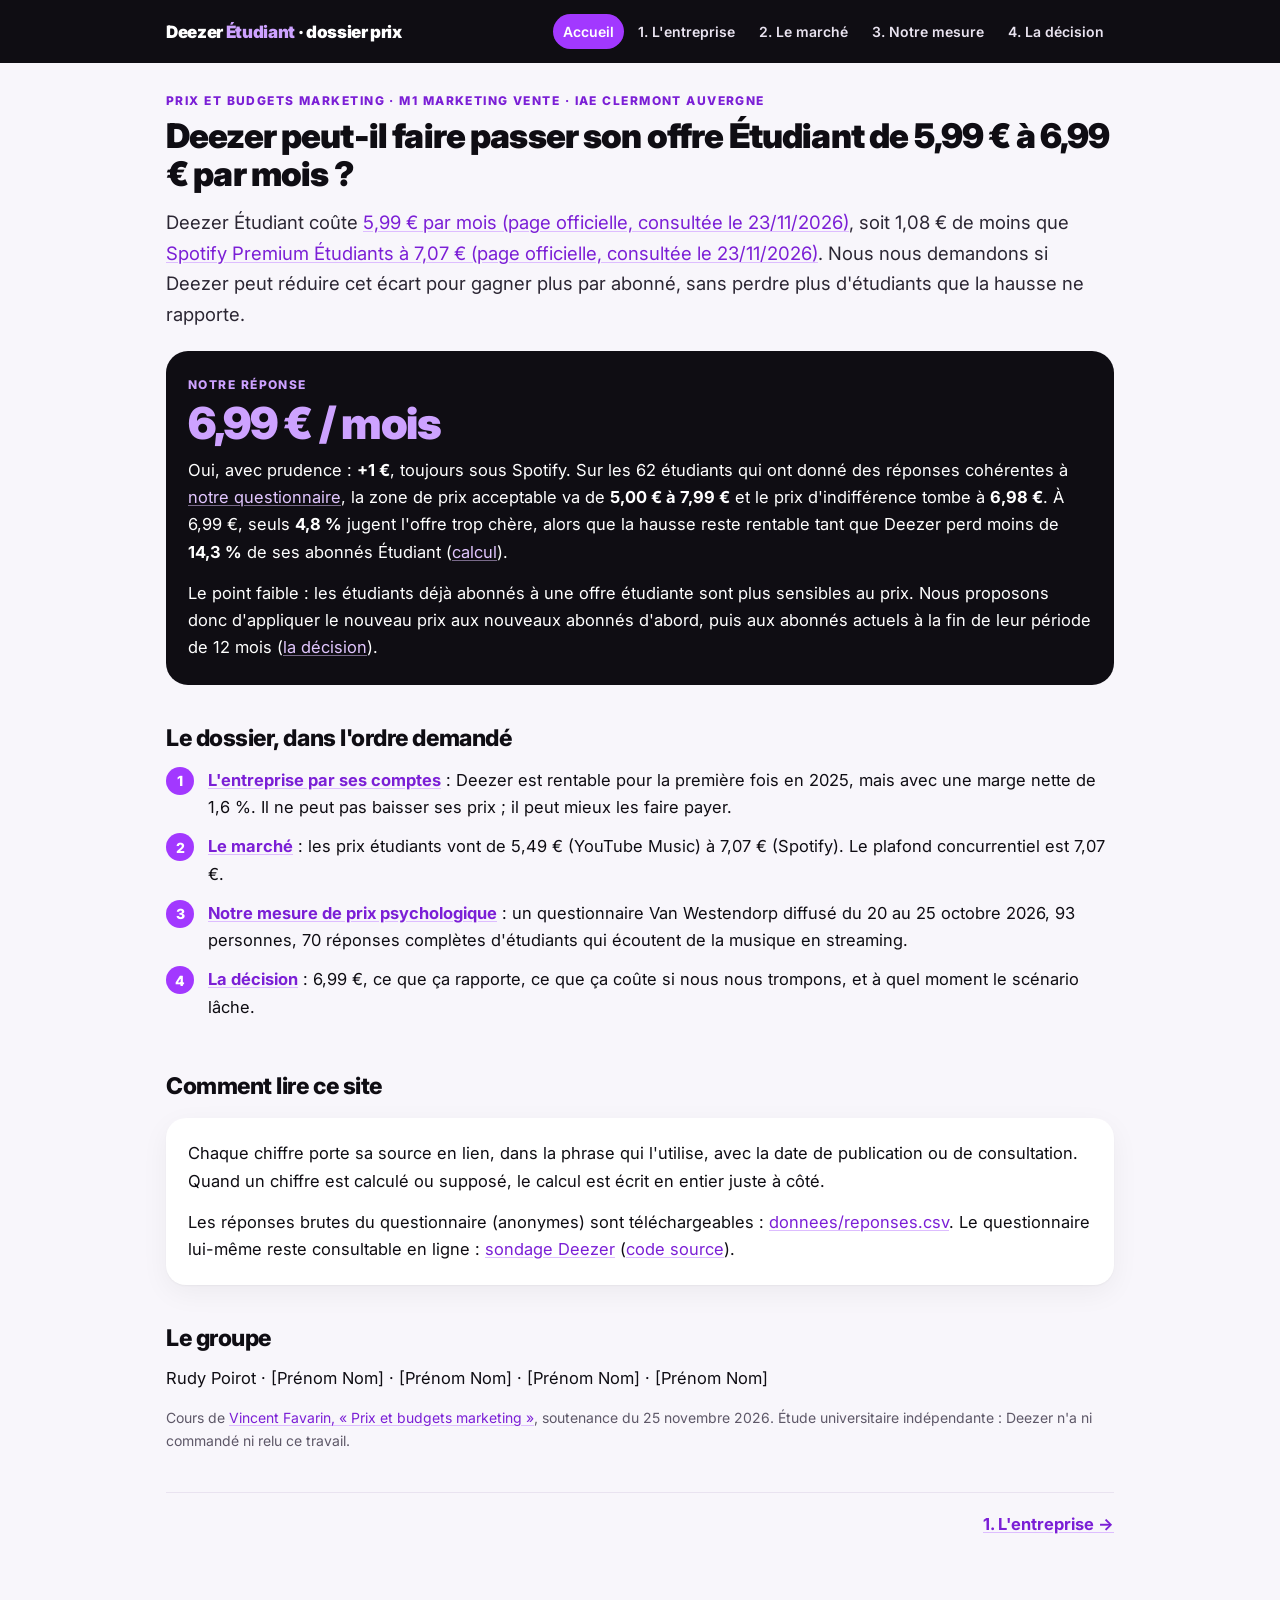
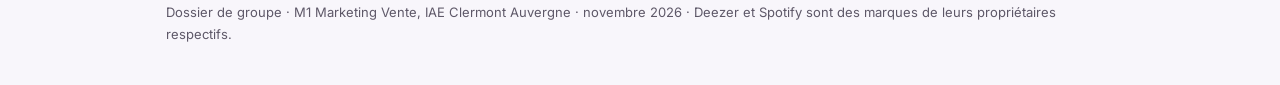
==== index.html @ 703c4421 "Site du dossier prix Deezer Etudiant" ====
<!doctype html>
<html lang="fr">
<head>
<meta charset="utf-8">
<meta name="viewport" content="width=device-width, initial-scale=1">
<title>Deezer Étudiant : peut-on passer à 6,99 € ? – Dossier prix</title>
<link rel="preconnect" href="https://fonts.googleapis.com"><link rel="preconnect" href="https://fonts.gstatic.com" crossorigin>
<link href="https://fonts.googleapis.com/css2?family=Inter:wght@400;600;700;800;900&display=swap" rel="stylesheet">
<link rel="stylesheet" href="style.css">
</head>
<body>
<header class="top"><div class="in">
  <a class="brand" href="index.html">Deezer <span>Étudiant</span> · dossier prix</a>
  <nav>
    <a href="index.html" aria-current="page">Accueil</a>
    <a href="entreprise.html">1. L'entreprise</a>
    <a href="marche.html">2. Le marché</a>
    <a href="mesure.html">3. Notre mesure</a>
    <a href="proposition.html">4. La décision</a>
  </nav>
</div></header>

<main>
  <p class="kicker">Prix et budgets marketing · M1 Marketing Vente · IAE Clermont Auvergne</p>
  <h1>Deezer peut-il faire passer son offre Étudiant de 5,99 € à 6,99 € par mois ?</h1>
  <p class="lead">Deezer Étudiant coûte <a href="https://www.deezer.com/fr/offers/student" target="_blank" rel="noopener">5,99 € par mois (page officielle, consultée le 23/11/2026)</a>, soit 1,08 € de moins que <a href="https://www.spotify.com/fr/premium/" target="_blank" rel="noopener">Spotify Premium Étudiants à 7,07 € (page officielle, consultée le 23/11/2026)</a>. Nous nous demandons si Deezer peut réduire cet écart pour gagner plus par abonné, sans perdre plus d'étudiants que la hausse ne rapporte.</p>

  <div class="answer">
    <p class="kicker" style="color:#CDA2FF">Notre réponse</p>
    <div class="big">6,99 € / mois</div>
    <p style="margin-top:12px">Oui, avec prudence : <strong>+1 €</strong>, toujours sous Spotify. Sur les 62 étudiants qui ont donné des réponses cohérentes à <a href="mesure.html">notre questionnaire</a>, la zone de prix acceptable va de <strong>5,00 € à 7,99 €</strong> et le prix d'indifférence tombe à <strong>6,98 €</strong>. À 6,99 €, seuls <strong>4,8 %</strong> jugent l'offre trop chère, alors que la hausse reste rentable tant que Deezer perd moins de <strong>14,3 %</strong> de ses abonnés Étudiant (<a href="proposition.html#seuil">calcul</a>).</p>
    <p style="margin:0">Le point faible : les étudiants déjà abonnés à une offre étudiante sont plus sensibles au prix. Nous proposons donc d'appliquer le nouveau prix aux nouveaux abonnés d'abord, puis aux abonnés actuels à la fin de leur période de 12 mois (<a href="proposition.html">la décision</a>).</p>
  </div>

  <h2>Le dossier, dans l'ordre demandé</h2>
  <ol class="steps">
    <li><a href="entreprise.html"><strong>L'entreprise par ses comptes</strong></a> : Deezer est rentable pour la première fois en 2025, mais avec une marge nette de 1,6 %. Il ne peut pas baisser ses prix ; il peut mieux les faire payer.</li>
    <li><a href="marche.html"><strong>Le marché</strong></a> : les prix étudiants vont de 5,49 € (YouTube Music) à 7,07 € (Spotify). Le plafond concurrentiel est 7,07 €.</li>
    <li><a href="mesure.html"><strong>Notre mesure de prix psychologique</strong></a> : un questionnaire Van Westendorp diffusé du 20 au 25 octobre 2026, 93 personnes, 70 réponses complètes d'étudiants qui écoutent de la musique en streaming.</li>
    <li><a href="proposition.html"><strong>La décision</strong></a> : 6,99 €, ce que ça rapporte, ce que ça coûte si nous nous trompons, et à quel moment le scénario lâche.</li>
  </ol>

  <h2>Comment lire ce site</h2>
  <div class="card">
    <p>Chaque chiffre porte sa source en lien, dans la phrase qui l'utilise, avec la date de publication ou de consultation. Quand un chiffre est calculé ou supposé, le calcul est écrit en entier juste à côté.</p>
    <p style="margin:0">Les réponses brutes du questionnaire (anonymes) sont téléchargeables : <a href="donnees/reponses.csv">donnees/reponses.csv</a>. Le questionnaire lui-même reste consultable en ligne : <a href="https://rudypoirottoire-creator.github.io/sondage-deezer/" target="_blank" rel="noopener">sondage Deezer</a> (<a href="https://github.com/rudypoirottoire-creator/sondage-deezer" target="_blank" rel="noopener">code source</a>).</p>
  </div>

  <h2>Le groupe</h2>
  <p>Rudy Poirot · [Prénom Nom] · [Prénom Nom] · [Prénom Nom] · [Prénom Nom]</p>
  <p class="note">Cours de <a href="https://prix.iae-mod.fr/" target="_blank" rel="noopener">Vincent Favarin, « Prix et budgets marketing »</a>, soutenance du 25 novembre 2026. Étude universitaire indépendante : Deezer n'a ni commandé ni relu ce travail.</p>

  <div class="next"><span></span><a href="entreprise.html">1. L'entreprise →</a></div>
</main>
<footer>Dossier de groupe · M1 Marketing Vente, IAE Clermont Auvergne · novembre 2026 · Deezer et Spotify sont des marques de leurs propriétaires respectifs.</footer>
</body>
</html>
---- style.css ----
/* Dossier « Prix et budgets marketing » – Deezer Étudiant */
:root{
  color-scheme: light;
  --purple:#A238FF; --purple-dark:#7B1FD6; --purple-soft:#F4EAFF; --purple-line:#DDBDFF;
  --ink:#0F0D13; --muted:#5E5868; --line:#E9E3F0; --bg:#F8F6FB; --card:#fff;
  --ok:#15803D; --ok-bg:#E9F7EE; --warn:#9A3412; --warn-bg:#FFF1E6;
}
*{box-sizing:border-box}
html{-webkit-text-size-adjust:100%}
body{margin:0;background:var(--bg);color:var(--ink);font:16.5px/1.65 "Inter",system-ui,-apple-system,"Segoe UI",Roboto,sans-serif;-webkit-font-smoothing:antialiased}
a{color:var(--purple-dark);text-decoration:underline;text-decoration-color:var(--purple-line);text-underline-offset:2px}
a:hover{text-decoration-color:var(--purple-dark)}
.top{background:var(--ink);color:#fff}
.top .in{max-width:980px;margin:0 auto;padding:14px 16px;display:flex;flex-wrap:wrap;gap:8px 20px;align-items:center;justify-content:space-between}
.brand{font-weight:900;letter-spacing:-.02em;color:#fff;text-decoration:none;font-size:17px}
.brand span{color:#CDA2FF}
nav{display:flex;flex-wrap:wrap;gap:4px}
nav a{color:#E9E3F0;text-decoration:none;font-size:14px;font-weight:600;padding:6px 10px;border-radius:999px}
nav a:hover{background:rgba(255,255,255,.1)}
nav a[aria-current]{background:var(--purple);color:#fff}
main{max-width:980px;margin:0 auto;padding:28px 16px 64px}
.kicker{font-size:12px;font-weight:800;letter-spacing:.12em;text-transform:uppercase;color:var(--purple-dark);margin:0 0 6px}
h1{font-size:34px;line-height:1.12;font-weight:900;letter-spacing:-.025em;margin:0 0 14px}
h2{font-size:23px;line-height:1.2;font-weight:800;letter-spacing:-.02em;margin:40px 0 12px}
h3{font-size:18px;font-weight:800;margin:26px 0 8px}
p{margin:0 0 14px}
.lead{font-size:18.5px;color:#2B2633}
.card{background:var(--card);border-radius:20px;padding:22px 22px;box-shadow:0 1px 2px rgba(15,13,19,.04),0 8px 28px rgba(15,13,19,.05);margin:18px 0}
.answer{background:var(--ink);color:#fff;border-radius:22px;padding:24px 22px;margin:22px 0}
.answer a{color:#E2C6FF;text-decoration-color:rgba(226,198,255,.5)}
.answer strong{color:#fff}
.big{font-size:44px;font-weight:900;letter-spacing:-.03em;line-height:1;color:#CDA2FF}
.kpis{display:grid;grid-template-columns:repeat(auto-fit,minmax(170px,1fr));gap:12px;margin:18px 0}
.kpi{background:var(--card);border-radius:16px;padding:16px;box-shadow:0 1px 2px rgba(15,13,19,.04)}
.kpi b{display:block;font-size:26px;font-weight:900;letter-spacing:-.02em;line-height:1.1}
.kpi span{font-size:13px;color:var(--muted)}
.table-wrap{overflow-x:auto;-webkit-overflow-scrolling:touch;margin:14px 0}
table{border-collapse:collapse;width:100%;background:var(--card);border-radius:14px;overflow:hidden;font-size:15px}
th,td{padding:10px 12px;border-bottom:1px solid var(--line);text-align:left;vertical-align:top}
th{background:#F2EDF8;font-weight:700;font-size:14px}
td.n,th.n{text-align:right;white-space:nowrap}
tr.hl td{background:var(--purple-soft);font-weight:700}
.note{font-size:14px;color:var(--muted)}
.calc{background:#F2EDF8;border-radius:14px;padding:14px 16px;font-size:15px;margin:12px 0}
.calc code{font-family:ui-monospace,SFMono-Regular,Menlo,monospace;font-size:14px}
.warn{background:var(--warn-bg);color:#5A1F06;border-radius:14px;padding:14px 16px;margin:14px 0}
.ok{background:var(--ok-bg);color:#0B4A23;border-radius:14px;padding:14px 16px;margin:14px 0}
figure{margin:18px 0;background:var(--card);border-radius:18px;padding:14px;box-shadow:0 1px 2px rgba(15,13,19,.04)}
figure img,figure svg{width:100%;height:auto;display:block}
figcaption{font-size:13.5px;color:var(--muted);margin-top:8px}
.steps{counter-reset:s;list-style:none;padding:0;margin:14px 0}
.steps li{counter-increment:s;position:relative;padding:0 0 12px 42px}
.steps li::before{content:counter(s);position:absolute;left:0;top:0;width:28px;height:28px;border-radius:50%;background:var(--purple);color:#fff;font-weight:800;font-size:14px;display:flex;align-items:center;justify-content:center}
.next{display:flex;justify-content:space-between;gap:12px;flex-wrap:wrap;margin-top:40px;padding-top:18px;border-top:1px solid var(--line);font-weight:700}
footer{max-width:980px;margin:0 auto;padding:0 16px 40px;font-size:13px;color:var(--muted)}
@media (max-width:600px){h1{font-size:28px}.big{font-size:36px}body{font-size:16px}}
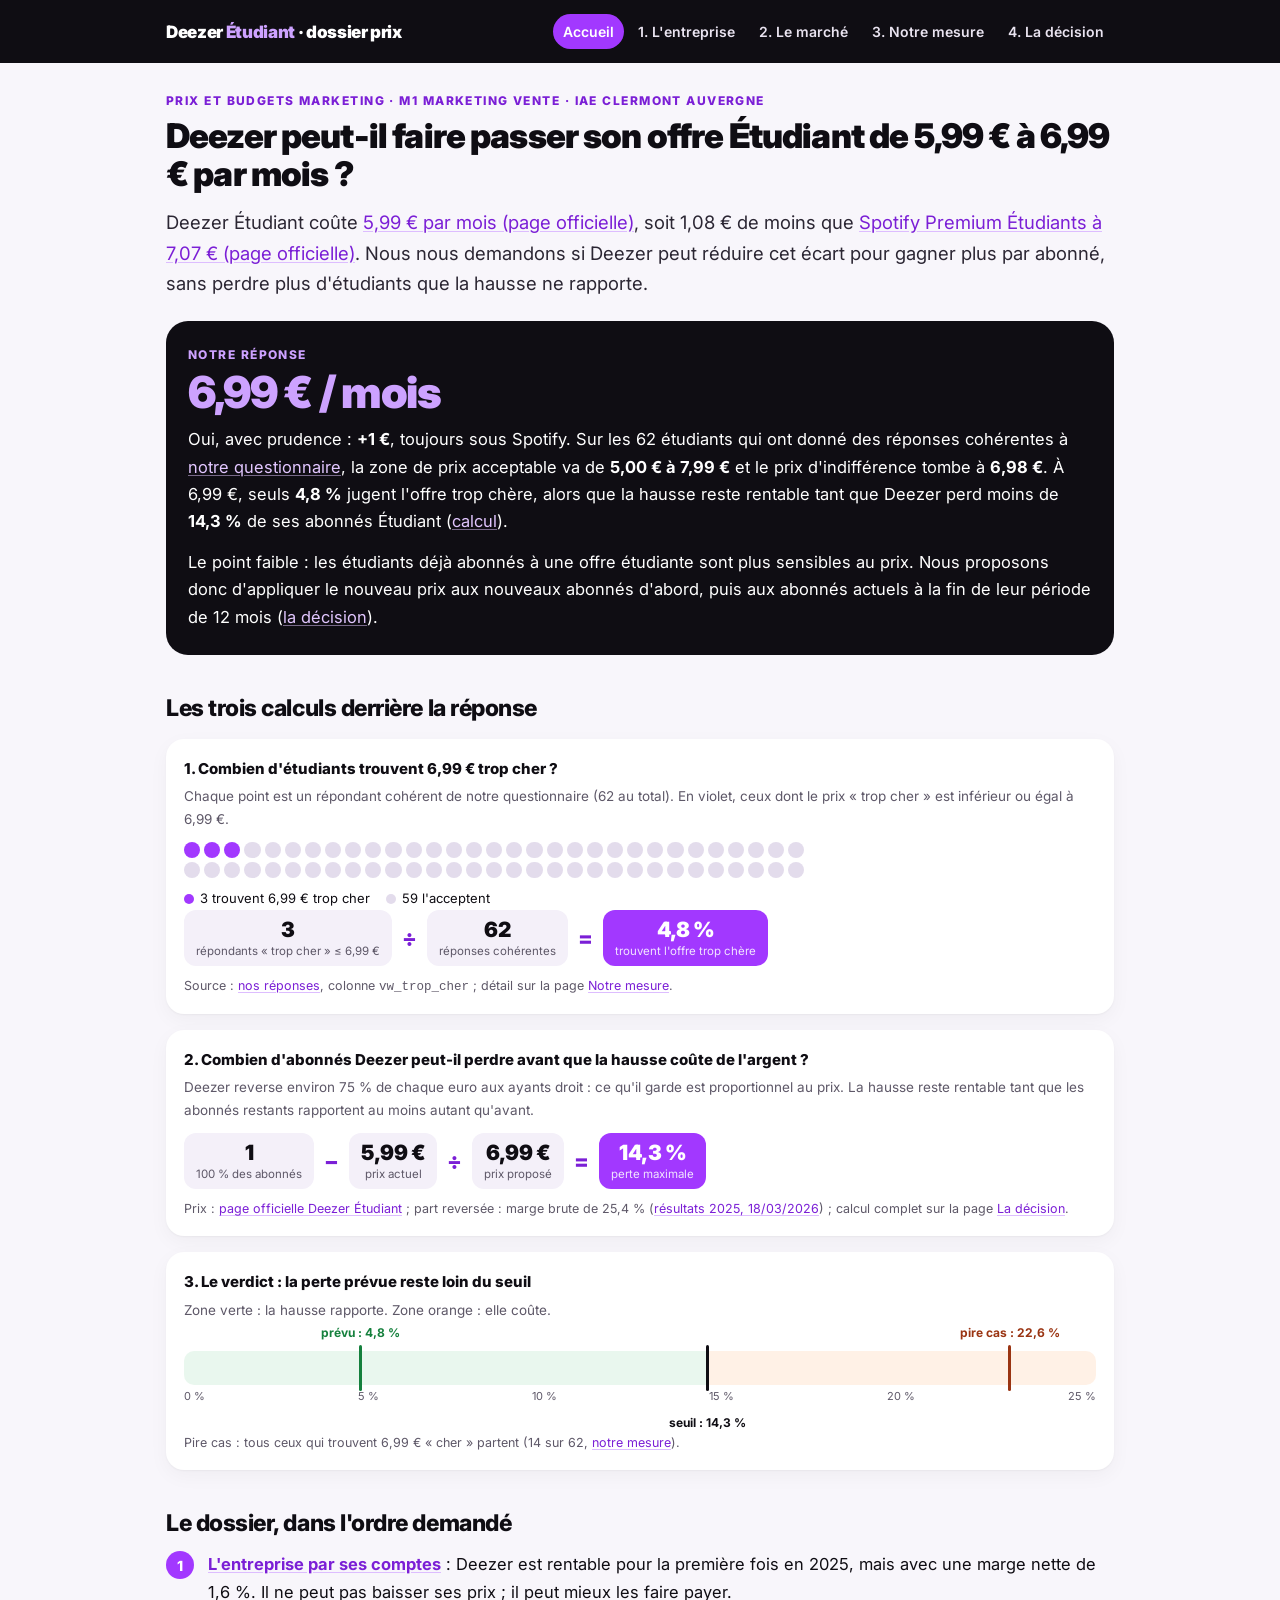
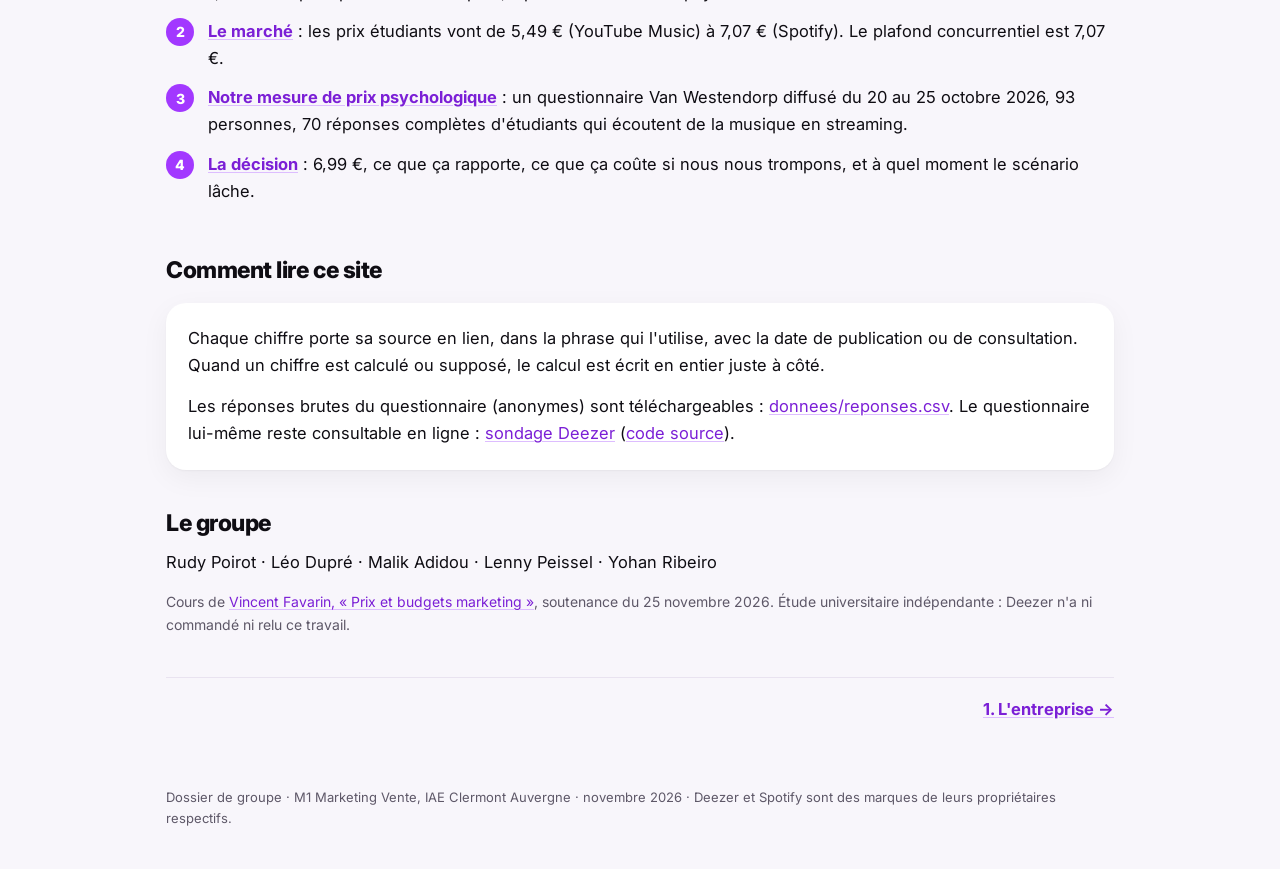
==== commit 4857c5f4: "Calculs visuels sur toutes les pages, noms du groupe" ====
--- a/index.html
+++ b/index.html
@@ -23,7 +23,7 @@
 <main>
   <p class="kicker">Prix et budgets marketing · M1 Marketing Vente · IAE Clermont Auvergne</p>
   <h1>Deezer peut-il faire passer son offre Étudiant de 5,99 € à 6,99 € par mois ?</h1>
-  <p class="lead">Deezer Étudiant coûte <a href="https://www.deezer.com/fr/offers/student" target="_blank" rel="noopener">5,99 € par mois (page officielle, consultée le 23/11/2026)</a>, soit 1,08 € de moins que <a href="https://www.spotify.com/fr/premium/" target="_blank" rel="noopener">Spotify Premium Étudiants à 7,07 € (page officielle, consultée le 23/11/2026)</a>. Nous nous demandons si Deezer peut réduire cet écart pour gagner plus par abonné, sans perdre plus d'étudiants que la hausse ne rapporte.</p>
+  <p class="lead">Deezer Étudiant coûte <a href="https://www.deezer.com/fr/offers/student" target="_blank" rel="noopener" title="Consultée le 23/11/2026">5,99 € par mois (page officielle)</a>, soit 1,08 € de moins que <a href="https://www.spotify.com/fr/premium/" target="_blank" rel="noopener" title="Consultée le 23/11/2026">Spotify Premium Étudiants à 7,07 € (page officielle)</a>. Nous nous demandons si Deezer peut réduire cet écart pour gagner plus par abonné, sans perdre plus d'étudiants que la hausse ne rapporte.</p>
 
   <div class="answer">
     <p class="kicker" style="color:#CDA2FF">Notre réponse</p>
@@ -31,6 +31,8 @@
     <p style="margin-top:12px">Oui, avec prudence : <strong>+1 €</strong>, toujours sous Spotify. Sur les 62 étudiants qui ont donné des réponses cohérentes à <a href="mesure.html">notre questionnaire</a>, la zone de prix acceptable va de <strong>5,00 € à 7,99 €</strong> et le prix d'indifférence tombe à <strong>6,98 €</strong>. À 6,99 €, seuls <strong>4,8 %</strong> jugent l'offre trop chère, alors que la hausse reste rentable tant que Deezer perd moins de <strong>14,3 %</strong> de ses abonnés Étudiant (<a href="proposition.html#seuil">calcul</a>).</p>
     <p style="margin:0">Le point faible : les étudiants déjà abonnés à une offre étudiante sont plus sensibles au prix. Nous proposons donc d'appliquer le nouveau prix aux nouveaux abonnés d'abord, puis aux abonnés actuels à la fin de leur période de 12 mois (<a href="proposition.html">la décision</a>).</p>
   </div>
+
+<h2>Les trois calculs derrière la réponse</h2><div class="viz"><h4>1. Combien d'étudiants trouvent 6,99 € trop cher ?</h4><p class="sub">Chaque point est un répondant cohérent de notre questionnaire (62 au total). En violet, ceux dont le prix « trop cher » est inférieur ou égal à 6,99 €.</p><div class="dots" aria-hidden="true"><i class="on"></i><i class="on"></i><i class="on"></i><i></i><i></i><i></i><i></i><i></i><i></i><i></i><i></i><i></i><i></i><i></i><i></i><i></i><i></i><i></i><i></i><i></i><i></i><i></i><i></i><i></i><i></i><i></i><i></i><i></i><i></i><i></i><i></i><i></i><i></i><i></i><i></i><i></i><i></i><i></i><i></i><i></i><i></i><i></i><i></i><i></i><i></i><i></i><i></i><i></i><i></i><i></i><i></i><i></i><i></i><i></i><i></i><i></i><i></i><i></i><i></i><i></i><i></i><i></i></div><div class="legend"><span class="l-on">3 trouvent 6,99 € trop cher</span><span class="l-off">59 l'acceptent</span></div><div class="formula"><div class="term"><b>3</b><span>répondants « trop cher » ≤ 6,99 €</span></div><span class="op">÷</span><div class="term"><b>62</b><span>réponses cohérentes</span></div><span class="op">=</span><div class="term res"><b>4,8 %</b><span>trouvent l'offre trop chère</span></div></div><p class="src">Source : <a href="donnees/reponses.csv">nos réponses</a>, colonne <code>vw_trop_cher</code> ; détail sur la page <a href="mesure.html">Notre mesure</a>.</p></div><div class="viz"><h4>2. Combien d'abonnés Deezer peut-il perdre avant que la hausse coûte de l'argent ?</h4><p class="sub">Deezer reverse environ 75 % de chaque euro aux ayants droit : ce qu'il garde est proportionnel au prix. La hausse reste rentable tant que les abonnés restants rapportent au moins autant qu'avant.</p><div class="formula"><div class="term"><b>1</b><span>100 % des abonnés</span></div><span class="op">−</span><div class="term"><b>5,99 €</b><span>prix actuel</span></div><span class="op">÷</span><div class="term"><b>6,99 €</b><span>prix proposé</span></div><span class="op">=</span><div class="term res"><b>14,3 %</b><span>perte maximale</span></div></div><p class="src">Prix : <a href="https://www.deezer.com/fr/offers/student" target="_blank" rel="noopener" title="Consultée le 23/11/2026">page officielle Deezer Étudiant</a> ; part reversée : marge brute de 25,4 % (<a href="https://newsroom-deezer.com/fr/2026/03/deezer-atteint-la-rentabilite-en-2025-la-strategie-produit-des-resultats-tangibles/" target="_blank" rel="noopener">résultats 2025, 18/03/2026</a>) ; calcul complet sur la page <a href="proposition.html#seuil">La décision</a>.</p></div><div class="viz"><h4>3. Le verdict : la perte prévue reste loin du seuil</h4><p class="sub">Zone verte : la hausse rapporte. Zone orange : elle coûte.</p><div class="gauge" style="--seuil:57.20%"><div class="mk g-ok g-top" style="left:19.20%"><em>prévu : 4,8 %</em></div><div class="mk  g-bot" style="left:57.20%"><em>seuil : 14,3 %</em></div><div class="mk g-bad g-top" style="left:90.40%"><em>pire cas : 22,6 %</em></div><div class="scale"><span>0 %</span><span>5 %</span><span>10 %</span><span>15 %</span><span>20 %</span><span>25 %</span></div></div><p class="src">Pire cas : tous ceux qui trouvent 6,99 € « cher » partent (14 sur 62, <a href="mesure.html">notre mesure</a>).</p></div>
 
   <h2>Le dossier, dans l'ordre demandé</h2>
   <ol class="steps">
@@ -47,7 +49,7 @@
   </div>
 
   <h2>Le groupe</h2>
-  <p>Rudy Poirot · [Prénom Nom] · [Prénom Nom] · [Prénom Nom] · [Prénom Nom]</p>
+  <p>Rudy Poirot · Léo Dupré · Malik Adidou · Lenny Peissel · Yohan Ribeiro</p>
   <p class="note">Cours de <a href="https://prix.iae-mod.fr/" target="_blank" rel="noopener">Vincent Favarin, « Prix et budgets marketing »</a>, soutenance du 25 novembre 2026. Étude universitaire indépendante : Deezer n'a ni commandé ni relu ce travail.</p>
 
   <div class="next"><span></span><a href="entreprise.html">1. L'entreprise →</a></div>
--- a/style.css
+++ b/style.css
@@ -54,3 +54,62 @@
 .next{display:flex;justify-content:space-between;gap:12px;flex-wrap:wrap;margin-top:40px;padding-top:18px;border-top:1px solid var(--line);font-weight:700}
 footer{max-width:980px;margin:0 auto;padding:0 16px 40px;font-size:13px;color:var(--muted)}
 @media (max-width:600px){h1{font-size:28px}.big{font-size:36px}body{font-size:16px}}
+
+/* ---------- Calculs visuels ---------- */
+.viz{background:var(--card);border-radius:18px;padding:18px 18px 16px;margin:16px 0;box-shadow:0 1px 2px rgba(15,13,19,.04),0 6px 20px rgba(15,13,19,.04)}
+.viz h4{margin:0 0 4px;font-size:15px;font-weight:800}
+.viz .sub{font-size:13.5px;color:var(--muted);margin:0 0 12px}
+.viz .src{font-size:12.5px;color:var(--muted);margin:10px 0 0}
+.answer .viz{background:rgba(255,255,255,.06);box-shadow:none;color:#fff}
+.answer .viz .sub,.answer .viz .src{color:#CFC6DA}
+/* formule en cases */
+.formula{display:flex;flex-wrap:wrap;align-items:stretch;gap:8px}
+.term{background:#F4F0F9;border-radius:12px;padding:8px 12px;min-width:84px;text-align:center;display:flex;flex-direction:column;justify-content:center}
+.term b{font-size:21px;font-weight:900;letter-spacing:-.02em;line-height:1.15;white-space:nowrap}
+.term span{font-size:11.5px;color:var(--muted);line-height:1.25;margin-top:2px}
+.term.res{background:var(--purple);color:#fff}
+.term.res span{color:#F1E4FF}
+.op{display:flex;align-items:center;font-size:22px;font-weight:800;color:var(--purple-dark);padding:0 2px}
+.answer .term{background:rgba(255,255,255,.1)}
+.answer .term span{color:#CFC6DA}
+.answer .term.res{background:var(--purple)}
+.answer .op{color:#CDA2FF}
+/* points : 1 point = 1 répondant */
+.dots{display:grid;grid-template-columns:repeat(31,1fr);gap:4px;max-width:620px}
+.dots i{display:block;aspect-ratio:1;border-radius:50%;background:#E3DCEC}
+.dots i.on{background:var(--purple)}
+.dots i.on2{background:#F29A3D}
+.answer .dots i{background:rgba(255,255,255,.18)}
+.answer .dots i.on{background:#CDA2FF}
+.legend{display:flex;flex-wrap:wrap;gap:6px 16px;font-size:13px;margin-top:10px}
+.legend span::before{content:"";display:inline-block;width:10px;height:10px;border-radius:50%;margin-right:6px;vertical-align:-1px;background:#E3DCEC}
+.legend .l-on::before{background:var(--purple)}
+.legend .l-on2::before{background:#F29A3D}
+.answer .legend .l-on::before{background:#CDA2FF}
+.answer .legend .l-off::before{background:rgba(255,255,255,.25)}
+/* jauge : mesuré vs seuil */
+.gauge{position:relative;height:34px;border-radius:10px;background:linear-gradient(90deg,var(--ok-bg) 0,var(--ok-bg) var(--seuil),var(--warn-bg) var(--seuil),var(--warn-bg) 100%);margin:30px 0 48px}
+.gauge .mk{position:absolute;top:-6px;bottom:-6px;width:3px;border-radius:2px;background:var(--ink)}
+.gauge .mk em{position:absolute;left:50%;transform:translateX(-50%);white-space:nowrap;font-style:normal;font-size:12px;font-weight:700}
+.gauge .mk.g-top em{bottom:calc(100% + 2px)}
+.gauge .mk.g-bot em{top:calc(100% + 22px)}
+.gauge .mk.g-ok{background:var(--ok)} .gauge .mk.g-ok em{color:var(--ok)}
+.gauge .mk.g-bad{background:var(--warn)} .gauge .mk.g-bad em{color:var(--warn)}
+.gauge .scale{position:absolute;left:0;right:0;bottom:-20px;display:flex;justify-content:space-between;font-size:11px;color:var(--muted)}
+.answer .gauge{background:linear-gradient(90deg,rgba(34,197,94,.25) 0,rgba(34,197,94,.25) var(--seuil),rgba(249,115,22,.25) var(--seuil),rgba(249,115,22,.25) 100%)}
+.answer .gauge .mk{background:#fff} .answer .gauge .mk em{color:#fff}
+.answer .gauge .mk.g-ok{background:#4ADE80} .answer .gauge .mk.g-ok em{color:#86EFAC}
+.answer .gauge .mk.g-bad{background:#FB923C} .answer .gauge .mk.g-bad em{color:#FDBA74}
+.answer .gauge .scale{color:#CFC6DA}
+/* entonnoir */
+.funnel{display:grid;gap:6px}
+.funnel div{display:flex;align-items:center;gap:10px;font-size:14px}
+.funnel b{display:inline-flex;align-items:center;justify-content:flex-end;padding:0 10px;height:30px;border-radius:8px;background:var(--purple);color:#fff;font-weight:800;min-width:44px}
+.funnel .minus{color:var(--muted);font-size:13px}
+/* barres horizontales */
+.hbars{display:grid;gap:8px}
+.hbar{display:grid;grid-template-columns:minmax(120px,190px) 1fr 52px;align-items:center;gap:10px;font-size:14px}
+.hbar .track{height:14px;border-radius:7px;background:#EEE8F5;overflow:hidden}
+.hbar .track i{display:block;height:100%;background:var(--purple);border-radius:7px}
+.hbar .v{text-align:right;font-weight:700}
+@media (max-width:600px){.dots{grid-template-columns:repeat(16,1fr)}.term b{font-size:18px}.term{min-width:70px}.hbar{grid-template-columns:110px 1fr 46px}}
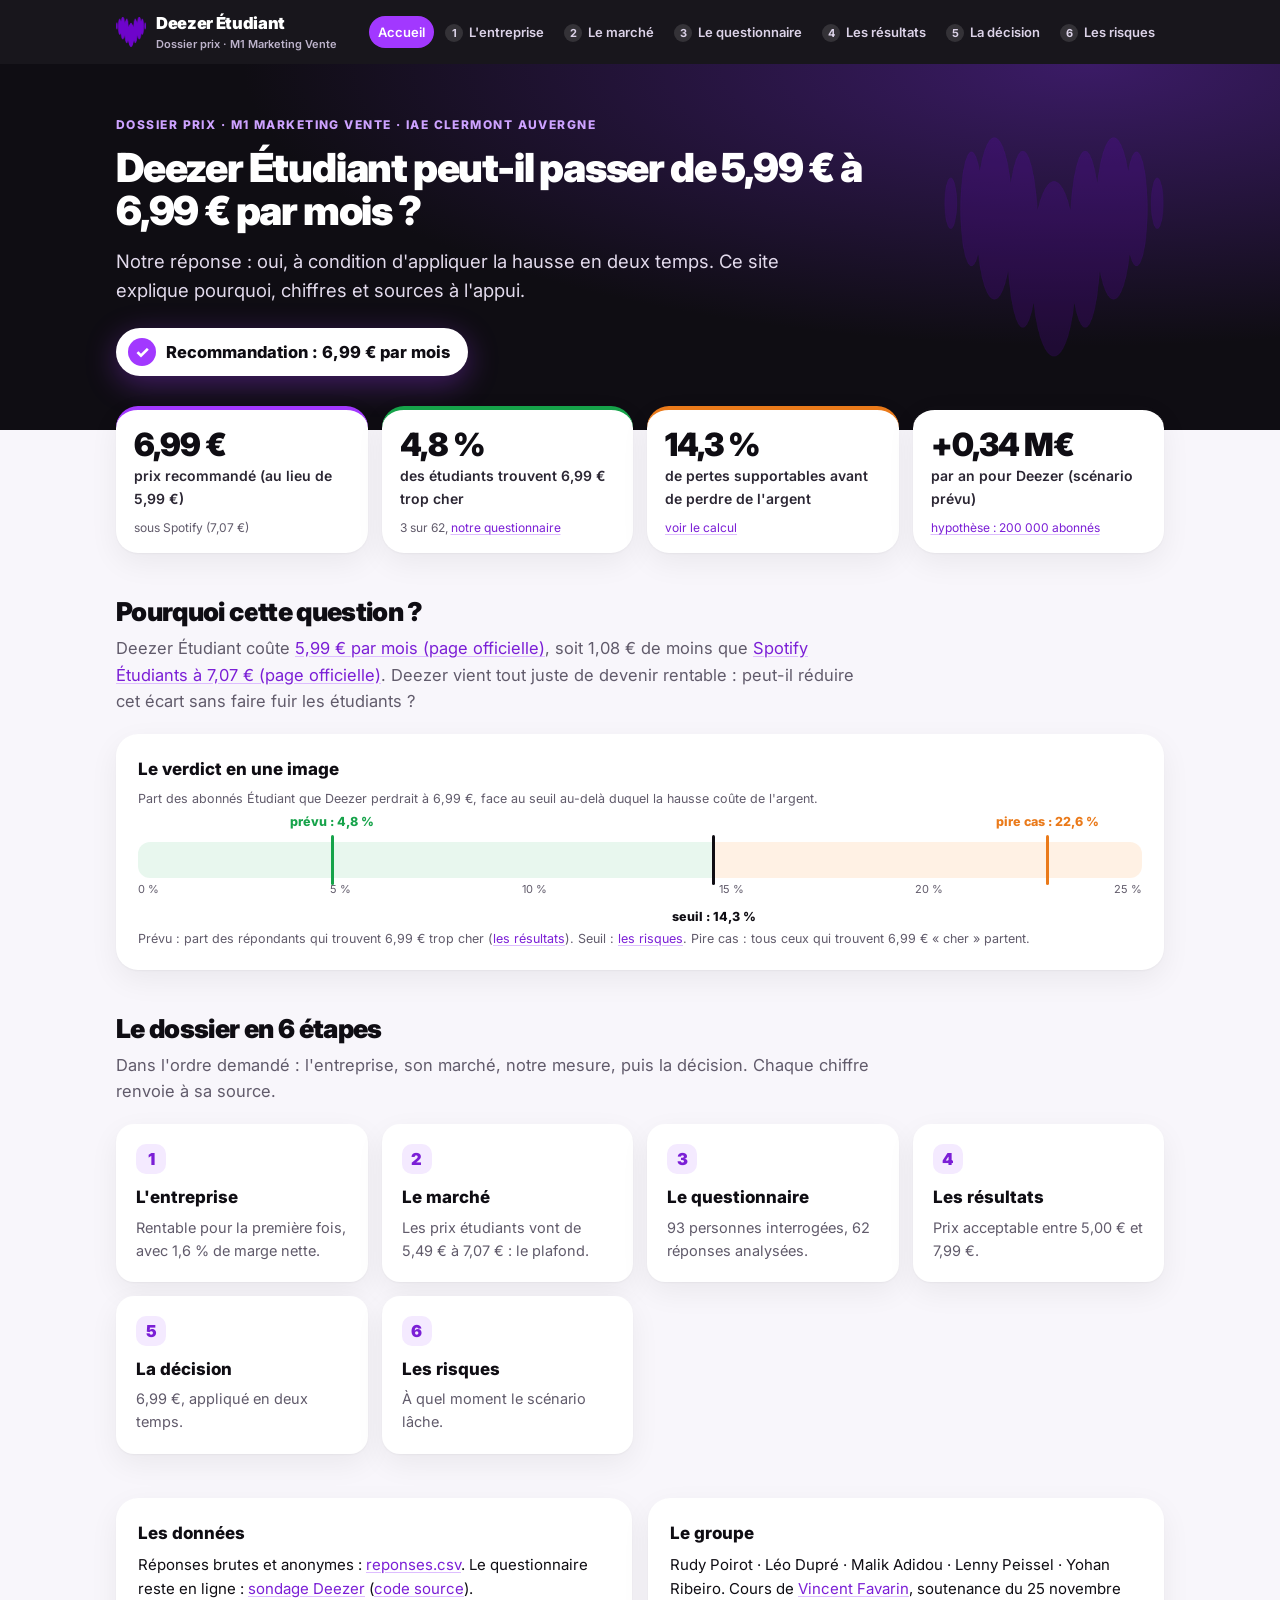
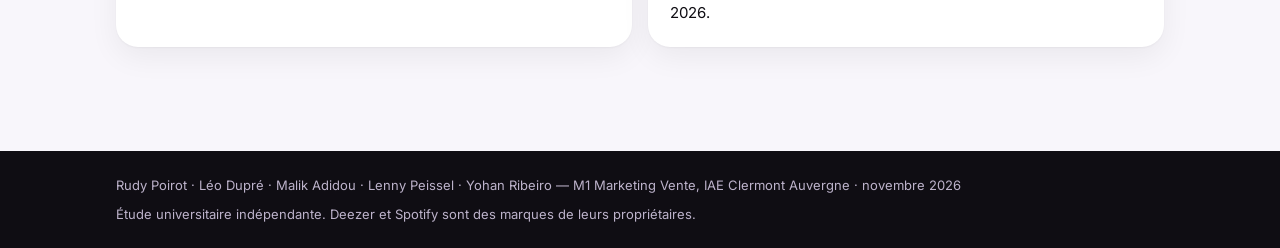
==== commit fc9b047f: "Refonte : 7 pages plus digestes, visuels, logo" ====
--- a/index.html
+++ b/index.html
@@ -4,56 +4,56 @@
 <meta charset="utf-8">
 <meta name="viewport" content="width=device-width, initial-scale=1">
 <title>Deezer Étudiant : peut-on passer à 6,99 € ? – Dossier prix</title>
+<link rel="icon" href="img/deezer-coeur.png">
 <link rel="preconnect" href="https://fonts.googleapis.com"><link rel="preconnect" href="https://fonts.gstatic.com" crossorigin>
 <link href="https://fonts.googleapis.com/css2?family=Inter:wght@400;600;700;800;900&display=swap" rel="stylesheet">
 <link rel="stylesheet" href="style.css">
 </head>
 <body>
 <header class="top"><div class="in">
-  <a class="brand" href="index.html">Deezer <span>Étudiant</span> · dossier prix</a>
-  <nav>
-    <a href="index.html" aria-current="page">Accueil</a>
-    <a href="entreprise.html">1. L'entreprise</a>
-    <a href="marche.html">2. Le marché</a>
-    <a href="mesure.html">3. Notre mesure</a>
-    <a href="proposition.html">4. La décision</a>
-  </nav>
+  <a class="brand" href="index.html"><img src="img/deezer-coeur.png" alt=""><span>Deezer Étudiant<small>Dossier prix · M1 Marketing Vente</small></span></a>
+  <nav aria-label="Pages du dossier"><a href="index.html" aria-current="page">Accueil</a><a href="entreprise.html"><b>1</b>L'entreprise</a><a href="marche.html"><b>2</b>Le marché</a><a href="questionnaire.html"><b>3</b>Le questionnaire</a><a href="resultats.html"><b>4</b>Les résultats</a><a href="decision.html"><b>5</b>La décision</a><a href="risques.html"><b>6</b>Les risques</a></nav>
 </div></header>
+<div class="hero"><div class="in">
+  <img class="heart" src="img/deezer-coeur.png" alt="">
+  <p class="eyebrow">Dossier prix · M1 Marketing Vente · IAE Clermont Auvergne</p>
+  <h1>Deezer Étudiant peut-il passer de 5,99 € à 6,99 € par mois ?</h1>
+  <p class="lead">Notre réponse : oui, à condition d'appliquer la hausse en deux temps. Ce site explique pourquoi, chiffres et sources à l'appui.</p>
+  <span class="pill"><i>✓</i>Recommandation : 6,99 € par mois</span>
+</div></div>
+<main>
+<div class="stats"><div class="stat "><div class="v ">6,99 €</div><div class="l">prix recommandé (au lieu de 5,99 €)</div><div class="s">sous Spotify (7,07 €)</div></div><div class="stat g"><div class="v ">4,8 %</div><div class="l">des étudiants trouvent 6,99 € trop cher</div><div class="s">3 sur 62, <a href="donnees/reponses.csv">notre questionnaire</a></div></div><div class="stat o"><div class="v ">14,3 %</div><div class="l">de pertes supportables avant de perdre de l'argent</div><div class="s"><a href="risques.html">voir le calcul</a></div></div><div class="stat k"><div class="v ">+0,34 M€</div><div class="l">par an pour Deezer (scénario prévu)</div><div class="s"><a href="risques.html">hypothèse : 200 000 abonnés</a></div></div></div>
 
-<main>
-  <p class="kicker">Prix et budgets marketing · M1 Marketing Vente · IAE Clermont Auvergne</p>
-  <h1>Deezer peut-il faire passer son offre Étudiant de 5,99 € à 6,99 € par mois ?</h1>
-  <p class="lead">Deezer Étudiant coûte <a href="https://www.deezer.com/fr/offers/student" target="_blank" rel="noopener" title="Consultée le 23/11/2026">5,99 € par mois (page officielle)</a>, soit 1,08 € de moins que <a href="https://www.spotify.com/fr/premium/" target="_blank" rel="noopener" title="Consultée le 23/11/2026">Spotify Premium Étudiants à 7,07 € (page officielle)</a>. Nous nous demandons si Deezer peut réduire cet écart pour gagner plus par abonné, sans perdre plus d'étudiants que la hausse ne rapporte.</p>
+<section>
+  <h2>Pourquoi cette question ?</h2>
+  <p class="intro">Deezer Étudiant coûte <a href="https://www.deezer.com/fr/offers/student" target="_blank" rel="noopener" title="Consultée le 23/11/2026">5,99 € par mois (page officielle)</a>, soit 1,08 € de moins que <a href="https://www.spotify.com/fr/premium/" target="_blank" rel="noopener" title="Consultée le 23/11/2026">Spotify Étudiants à 7,07 € (page officielle)</a>. Deezer vient tout juste de devenir rentable : peut-il réduire cet écart sans faire fuir les étudiants ?</p>
+  <div class="card">
+    <h3>Le verdict en une image</h3>
+    <p class="src" style="margin:0 0 4px">Part des abonnés Étudiant que Deezer perdrait à 6,99 €, face au seuil au-delà duquel la hausse coûte de l'argent.</p>
+    <div class="gauge" style="--seuil:57.20%"><div class="mk g-ok g-top" style="left:19.20%"><em>prévu : 4,8 %</em></div><div class="mk  g-bot" style="left:57.20%"><em>seuil : 14,3 %</em></div><div class="mk g-bad g-top" style="left:90.40%"><em>pire cas : 22,6 %</em></div><div class="scale"><span>0 %</span><span>5 %</span><span>10 %</span><span>15 %</span><span>20 %</span><span>25 %</span></div></div>
+    <p class="src">Prévu : part des répondants qui trouvent 6,99 € trop cher (<a href="resultats.html">les résultats</a>). Seuil : <a href="risques.html">les risques</a>. Pire cas : tous ceux qui trouvent 6,99 € « cher » partent.</p>
+  </div>
+</section>
+<section>
+  <h2>Le dossier en 6 étapes</h2>
+  <p class="intro">Dans l'ordre demandé : l'entreprise, son marché, notre mesure, puis la décision. Chaque chiffre renvoie à sa source.</p>
+  <div class="path">
+    <a href="entreprise.html"><span class="n">1</span><h3>L'entreprise</h3><p>Rentable pour la première fois, avec 1,6 % de marge nette.</p></a>
+    <a href="marche.html"><span class="n">2</span><h3>Le marché</h3><p>Les prix étudiants vont de 5,49 € à 7,07 € : le plafond.</p></a>
+    <a href="questionnaire.html"><span class="n">3</span><h3>Le questionnaire</h3><p>93 personnes interrogées, 62 réponses analysées.</p></a>
+    <a href="resultats.html"><span class="n">4</span><h3>Les résultats</h3><p>Prix acceptable entre 5,00 € et 7,99 €.</p></a>
+    <a href="decision.html"><span class="n">5</span><h3>La décision</h3><p>6,99 €, appliqué en deux temps.</p></a>
+    <a href="risques.html"><span class="n">6</span><h3>Les risques</h3><p>À quel moment le scénario lâche.</p></a>
+  </div>
+</section>
+<section>
+  <div class="grid2">
+    <div class="card"><h3>Les données</h3><p style="margin:0;font-size:15px">Réponses brutes et anonymes : <a href="donnees/reponses.csv">reponses.csv</a>. Le questionnaire reste en ligne : <a href="https://rudypoirottoire-creator.github.io/sondage-deezer/" target="_blank" rel="noopener">sondage Deezer</a> (<a href="https://github.com/rudypoirottoire-creator/sondage-deezer" target="_blank" rel="noopener">code source</a>).</p></div>
+    <div class="card"><h3>Le groupe</h3><p style="margin:0;font-size:15px">Rudy Poirot · Léo Dupré · Malik Adidou · Lenny Peissel · Yohan Ribeiro. Cours de <a href="https://prix.iae-mod.fr/" target="_blank" rel="noopener">Vincent Favarin</a>, soutenance du 25 novembre 2026.</p></div>
+  </div>
+</section>
 
-  <div class="answer">
-    <p class="kicker" style="color:#CDA2FF">Notre réponse</p>
-    <div class="big">6,99 € / mois</div>
-    <p style="margin-top:12px">Oui, avec prudence : <strong>+1 €</strong>, toujours sous Spotify. Sur les 62 étudiants qui ont donné des réponses cohérentes à <a href="mesure.html">notre questionnaire</a>, la zone de prix acceptable va de <strong>5,00 € à 7,99 €</strong> et le prix d'indifférence tombe à <strong>6,98 €</strong>. À 6,99 €, seuls <strong>4,8 %</strong> jugent l'offre trop chère, alors que la hausse reste rentable tant que Deezer perd moins de <strong>14,3 %</strong> de ses abonnés Étudiant (<a href="proposition.html#seuil">calcul</a>).</p>
-    <p style="margin:0">Le point faible : les étudiants déjà abonnés à une offre étudiante sont plus sensibles au prix. Nous proposons donc d'appliquer le nouveau prix aux nouveaux abonnés d'abord, puis aux abonnés actuels à la fin de leur période de 12 mois (<a href="proposition.html">la décision</a>).</p>
-  </div>
-
-<h2>Les trois calculs derrière la réponse</h2><div class="viz"><h4>1. Combien d'étudiants trouvent 6,99 € trop cher ?</h4><p class="sub">Chaque point est un répondant cohérent de notre questionnaire (62 au total). En violet, ceux dont le prix « trop cher » est inférieur ou égal à 6,99 €.</p><div class="dots" aria-hidden="true"><i class="on"></i><i class="on"></i><i class="on"></i><i></i><i></i><i></i><i></i><i></i><i></i><i></i><i></i><i></i><i></i><i></i><i></i><i></i><i></i><i></i><i></i><i></i><i></i><i></i><i></i><i></i><i></i><i></i><i></i><i></i><i></i><i></i><i></i><i></i><i></i><i></i><i></i><i></i><i></i><i></i><i></i><i></i><i></i><i></i><i></i><i></i><i></i><i></i><i></i><i></i><i></i><i></i><i></i><i></i><i></i><i></i><i></i><i></i><i></i><i></i><i></i><i></i><i></i><i></i></div><div class="legend"><span class="l-on">3 trouvent 6,99 € trop cher</span><span class="l-off">59 l'acceptent</span></div><div class="formula"><div class="term"><b>3</b><span>répondants « trop cher » ≤ 6,99 €</span></div><span class="op">÷</span><div class="term"><b>62</b><span>réponses cohérentes</span></div><span class="op">=</span><div class="term res"><b>4,8 %</b><span>trouvent l'offre trop chère</span></div></div><p class="src">Source : <a href="donnees/reponses.csv">nos réponses</a>, colonne <code>vw_trop_cher</code> ; détail sur la page <a href="mesure.html">Notre mesure</a>.</p></div><div class="viz"><h4>2. Combien d'abonnés Deezer peut-il perdre avant que la hausse coûte de l'argent ?</h4><p class="sub">Deezer reverse environ 75 % de chaque euro aux ayants droit : ce qu'il garde est proportionnel au prix. La hausse reste rentable tant que les abonnés restants rapportent au moins autant qu'avant.</p><div class="formula"><div class="term"><b>1</b><span>100 % des abonnés</span></div><span class="op">−</span><div class="term"><b>5,99 €</b><span>prix actuel</span></div><span class="op">÷</span><div class="term"><b>6,99 €</b><span>prix proposé</span></div><span class="op">=</span><div class="term res"><b>14,3 %</b><span>perte maximale</span></div></div><p class="src">Prix : <a href="https://www.deezer.com/fr/offers/student" target="_blank" rel="noopener" title="Consultée le 23/11/2026">page officielle Deezer Étudiant</a> ; part reversée : marge brute de 25,4 % (<a href="https://newsroom-deezer.com/fr/2026/03/deezer-atteint-la-rentabilite-en-2025-la-strategie-produit-des-resultats-tangibles/" target="_blank" rel="noopener">résultats 2025, 18/03/2026</a>) ; calcul complet sur la page <a href="proposition.html#seuil">La décision</a>.</p></div><div class="viz"><h4>3. Le verdict : la perte prévue reste loin du seuil</h4><p class="sub">Zone verte : la hausse rapporte. Zone orange : elle coûte.</p><div class="gauge" style="--seuil:57.20%"><div class="mk g-ok g-top" style="left:19.20%"><em>prévu : 4,8 %</em></div><div class="mk  g-bot" style="left:57.20%"><em>seuil : 14,3 %</em></div><div class="mk g-bad g-top" style="left:90.40%"><em>pire cas : 22,6 %</em></div><div class="scale"><span>0 %</span><span>5 %</span><span>10 %</span><span>15 %</span><span>20 %</span><span>25 %</span></div></div><p class="src">Pire cas : tous ceux qui trouvent 6,99 € « cher » partent (14 sur 62, <a href="mesure.html">notre mesure</a>).</p></div>
-
-  <h2>Le dossier, dans l'ordre demandé</h2>
-  <ol class="steps">
-    <li><a href="entreprise.html"><strong>L'entreprise par ses comptes</strong></a> : Deezer est rentable pour la première fois en 2025, mais avec une marge nette de 1,6 %. Il ne peut pas baisser ses prix ; il peut mieux les faire payer.</li>
-    <li><a href="marche.html"><strong>Le marché</strong></a> : les prix étudiants vont de 5,49 € (YouTube Music) à 7,07 € (Spotify). Le plafond concurrentiel est 7,07 €.</li>
-    <li><a href="mesure.html"><strong>Notre mesure de prix psychologique</strong></a> : un questionnaire Van Westendorp diffusé du 20 au 25 octobre 2026, 93 personnes, 70 réponses complètes d'étudiants qui écoutent de la musique en streaming.</li>
-    <li><a href="proposition.html"><strong>La décision</strong></a> : 6,99 €, ce que ça rapporte, ce que ça coûte si nous nous trompons, et à quel moment le scénario lâche.</li>
-  </ol>
-
-  <h2>Comment lire ce site</h2>
-  <div class="card">
-    <p>Chaque chiffre porte sa source en lien, dans la phrase qui l'utilise, avec la date de publication ou de consultation. Quand un chiffre est calculé ou supposé, le calcul est écrit en entier juste à côté.</p>
-    <p style="margin:0">Les réponses brutes du questionnaire (anonymes) sont téléchargeables : <a href="donnees/reponses.csv">donnees/reponses.csv</a>. Le questionnaire lui-même reste consultable en ligne : <a href="https://rudypoirottoire-creator.github.io/sondage-deezer/" target="_blank" rel="noopener">sondage Deezer</a> (<a href="https://github.com/rudypoirottoire-creator/sondage-deezer" target="_blank" rel="noopener">code source</a>).</p>
-  </div>
-
-  <h2>Le groupe</h2>
-  <p>Rudy Poirot · Léo Dupré · Malik Adidou · Lenny Peissel · Yohan Ribeiro</p>
-  <p class="note">Cours de <a href="https://prix.iae-mod.fr/" target="_blank" rel="noopener">Vincent Favarin, « Prix et budgets marketing »</a>, soutenance du 25 novembre 2026. Étude universitaire indépendante : Deezer n'a ni commandé ni relu ce travail.</p>
-
-  <div class="next"><span></span><a href="entreprise.html">1. L'entreprise →</a></div>
 </main>
-<footer>Dossier de groupe · M1 Marketing Vente, IAE Clermont Auvergne · novembre 2026 · Deezer et Spotify sont des marques de leurs propriétaires respectifs.</footer>
+<footer><div class="in"><span>Rudy Poirot · Léo Dupré · Malik Adidou · Lenny Peissel · Yohan Ribeiro — M1 Marketing Vente, IAE Clermont Auvergne · novembre 2026</span><span>Étude universitaire indépendante. Deezer et Spotify sont des marques de leurs propriétaires.</span></div></footer>
 </body>
 </html>
--- a/style.css
+++ b/style.css
@@ -1,115 +1,203 @@
-/* Dossier « Prix et budgets marketing » – Deezer Étudiant */
+/* Dossier « Prix et budgets marketing » – Deezer Étudiant
+   Palette inspirée de l'identité Deezer : violet, noir, blanc */
 :root{
   color-scheme: light;
   --purple:#A238FF; --purple-dark:#7B1FD6; --purple-soft:#F4EAFF; --purple-line:#DDBDFF;
-  --ink:#0F0D13; --muted:#5E5868; --line:#E9E3F0; --bg:#F8F6FB; --card:#fff;
-  --ok:#15803D; --ok-bg:#E9F7EE; --warn:#9A3412; --warn-bg:#FFF1E6;
+  --ink:#0F0D13; --ink-2:#2B2633; --muted:#615B6B; --line:#ECE6F2; --bg:#F8F6FB; --card:#fff;
+  --green:#16A34A; --green-soft:#E8F7EE; --orange:#EA7A1A; --orange-soft:#FFF1E4; --blue:#2563EB; --blue-soft:#EAF1FF;
+  --r:22px; --shadow:0 1px 2px rgba(15,13,19,.04),0 10px 30px rgba(15,13,19,.06);
 }
 *{box-sizing:border-box}
-html{-webkit-text-size-adjust:100%}
-body{margin:0;background:var(--bg);color:var(--ink);font:16.5px/1.65 "Inter",system-ui,-apple-system,"Segoe UI",Roboto,sans-serif;-webkit-font-smoothing:antialiased}
+html{-webkit-text-size-adjust:100%;scroll-behavior:smooth}
+body{margin:0;background:var(--bg);color:var(--ink);font:16.5px/1.6 "Inter",system-ui,-apple-system,"Segoe UI",Roboto,sans-serif;-webkit-font-smoothing:antialiased}
 a{color:var(--purple-dark);text-decoration:underline;text-decoration-color:var(--purple-line);text-underline-offset:2px}
 a:hover{text-decoration-color:var(--purple-dark)}
-.top{background:var(--ink);color:#fff}
-.top .in{max-width:980px;margin:0 auto;padding:14px 16px;display:flex;flex-wrap:wrap;gap:8px 20px;align-items:center;justify-content:space-between}
-.brand{font-weight:900;letter-spacing:-.02em;color:#fff;text-decoration:none;font-size:17px}
-.brand span{color:#CDA2FF}
-nav{display:flex;flex-wrap:wrap;gap:4px}
-nav a{color:#E9E3F0;text-decoration:none;font-size:14px;font-weight:600;padding:6px 10px;border-radius:999px}
-nav a:hover{background:rgba(255,255,255,.1)}
+img{max-width:100%}
+
+/* ---------- En-tête et navigation ---------- */
+.top{position:sticky;top:0;z-index:20;background:rgba(15,13,19,.96);backdrop-filter:blur(8px);color:#fff}
+.top .in{max-width:1080px;margin:0 auto;padding:10px 16px;display:flex;align-items:center;gap:16px}
+.brand{display:flex;align-items:center;gap:10px;color:#fff;text-decoration:none;font-weight:900;letter-spacing:-.02em;white-space:nowrap}
+.brand img{width:30px;height:30px}
+.brand small{display:block;font-size:11px;font-weight:600;color:#BDB3CB;letter-spacing:0}
+nav{display:flex;gap:2px;overflow-x:auto;scrollbar-width:none;margin-left:auto}
+nav::-webkit-scrollbar{display:none}
+nav a{flex:none;color:#DCD3E8;text-decoration:none;font-size:13px;font-weight:600;padding:6px 9px;border-radius:999px}
+nav a b{display:inline-flex;width:18px;height:18px;border-radius:50%;background:rgba(255,255,255,.12);font-size:11px;align-items:center;justify-content:center;margin-right:6px}
+nav a:hover{background:rgba(255,255,255,.08)}
 nav a[aria-current]{background:var(--purple);color:#fff}
-main{max-width:980px;margin:0 auto;padding:28px 16px 64px}
-.kicker{font-size:12px;font-weight:800;letter-spacing:.12em;text-transform:uppercase;color:var(--purple-dark);margin:0 0 6px}
-h1{font-size:34px;line-height:1.12;font-weight:900;letter-spacing:-.025em;margin:0 0 14px}
-h2{font-size:23px;line-height:1.2;font-weight:800;letter-spacing:-.02em;margin:40px 0 12px}
-h3{font-size:18px;font-weight:800;margin:26px 0 8px}
-p{margin:0 0 14px}
-.lead{font-size:18.5px;color:#2B2633}
-.card{background:var(--card);border-radius:20px;padding:22px 22px;box-shadow:0 1px 2px rgba(15,13,19,.04),0 8px 28px rgba(15,13,19,.05);margin:18px 0}
-.answer{background:var(--ink);color:#fff;border-radius:22px;padding:24px 22px;margin:22px 0}
-.answer a{color:#E2C6FF;text-decoration-color:rgba(226,198,255,.5)}
-.answer strong{color:#fff}
-.big{font-size:44px;font-weight:900;letter-spacing:-.03em;line-height:1;color:#CDA2FF}
-.kpis{display:grid;grid-template-columns:repeat(auto-fit,minmax(170px,1fr));gap:12px;margin:18px 0}
-.kpi{background:var(--card);border-radius:16px;padding:16px;box-shadow:0 1px 2px rgba(15,13,19,.04)}
-.kpi b{display:block;font-size:26px;font-weight:900;letter-spacing:-.02em;line-height:1.1}
-.kpi span{font-size:13px;color:var(--muted)}
-.table-wrap{overflow-x:auto;-webkit-overflow-scrolling:touch;margin:14px 0}
-table{border-collapse:collapse;width:100%;background:var(--card);border-radius:14px;overflow:hidden;font-size:15px}
-th,td{padding:10px 12px;border-bottom:1px solid var(--line);text-align:left;vertical-align:top}
-th{background:#F2EDF8;font-weight:700;font-size:14px}
+nav a[aria-current] b{background:rgba(255,255,255,.25)}
+@media (max-width:1180px){.brand small{display:none}}
+@media (max-width:920px){.top .in{flex-wrap:wrap;gap:8px}nav{width:100%;margin-left:0}}
+
+/* ---------- Bandeau de page ---------- */
+.hero{background:radial-gradient(120% 140% at 85% 0%,#3B1B66 0%,var(--ink) 55%);color:#fff;overflow:hidden;position:relative}
+.hero .in{max-width:1080px;margin:0 auto;padding:46px 16px 54px;position:relative}
+.hero .heart{position:absolute;right:16px;top:50%;transform:translateY(-50%);width:220px;opacity:.18;pointer-events:none}
+.eyebrow{display:inline-flex;align-items:center;gap:8px;font-size:12px;font-weight:800;letter-spacing:.12em;text-transform:uppercase;color:#CDA2FF;margin:0 0 12px}
+.eyebrow .step{background:var(--purple);color:#fff;border-radius:999px;padding:3px 10px;letter-spacing:.04em}
+.hero h1{font-size:40px;line-height:1.08;font-weight:900;letter-spacing:-.03em;margin:0 0 14px;max-width:760px}
+.hero p.lead{font-size:18.5px;color:#E2DAEC;max-width:700px;margin:0}
+.hero a{color:#E2C6FF;text-decoration-color:rgba(226,198,255,.5)}
+.pill{display:inline-flex;align-items:center;gap:10px;margin-top:22px;background:#fff;color:var(--ink);border-radius:999px;padding:10px 18px 10px 12px;font-weight:800;box-shadow:0 8px 30px rgba(162,56,255,.35)}
+.pill i{display:inline-flex;width:28px;height:28px;border-radius:50%;background:var(--purple);color:#fff;font-style:normal;align-items:center;justify-content:center}
+@media (max-width:640px){.hero h1{font-size:30px}.hero .heart{width:140px;top:auto;bottom:-20px;transform:none;right:-10px}.hero .in{padding:34px 16px 40px}}
+
+/* ---------- Corps ---------- */
+main{max-width:1080px;margin:0 auto;padding:10px 16px 60px}
+section{margin:44px 0}
+h2{font-size:26px;line-height:1.15;font-weight:900;letter-spacing:-.025em;margin:0 0 8px}
+h2 + .intro{margin-top:0}
+.intro{color:var(--muted);font-size:16.5px;margin:0 0 20px;max-width:760px}
+h3{font-size:17px;font-weight:800;margin:0 0 6px}
+p{margin:0 0 12px}
+.src{font-size:12.5px;color:var(--muted);margin:10px 0 0;line-height:1.45}
+code{font-family:ui-monospace,SFMono-Regular,Menlo,monospace;font-size:.88em;background:#F1ECF7;padding:1px 5px;border-radius:5px}
+
+/* Cartes chiffres clés */
+.stats{display:grid;grid-template-columns:repeat(auto-fit,minmax(210px,1fr));gap:14px;margin-top:-34px;position:relative;z-index:2}
+.stats.flat{margin-top:0}
+.stat{background:var(--card);border-radius:var(--r);padding:18px 18px 16px;box-shadow:var(--shadow);border-top:4px solid var(--purple)}
+.stat.g{border-top-color:var(--green)} .stat.o{border-top-color:var(--orange)} .stat.b{border-top-color:var(--blue)} .stat.k{border-top-color:var(--ink)}
+.stat .v{font-size:32px;font-weight:900;letter-spacing:-.03em;line-height:1.05}
+.stat .v.sm{font-size:25px;line-height:1.28}
+.stat .l{font-size:14px;color:var(--ink-2);margin-top:4px;font-weight:600}
+.stat .s{font-size:12px;color:var(--muted);margin-top:8px}
+
+/* Cartes génériques */
+.card{background:var(--card);border-radius:var(--r);padding:22px;box-shadow:var(--shadow)}
+.grid2{display:grid;grid-template-columns:repeat(auto-fit,minmax(300px,1fr));gap:16px}
+.grid3{display:grid;grid-template-columns:repeat(auto-fit,minmax(240px,1fr));gap:14px}
+
+/* Points à retenir */
+.takeaways{display:grid;grid-template-columns:repeat(auto-fit,minmax(240px,1fr));gap:14px}
+.tk{background:var(--card);border-radius:18px;padding:18px;box-shadow:var(--shadow);display:flex;gap:12px;align-items:flex-start}
+.tk .ic{flex:none;width:38px;height:38px;border-radius:12px;background:var(--purple-soft);color:var(--purple-dark);display:flex;align-items:center;justify-content:center;font-weight:900;font-size:18px}
+.tk.g .ic{background:var(--green-soft);color:var(--green)} .tk.o .ic{background:var(--orange-soft);color:var(--orange)} .tk.b .ic{background:var(--blue-soft);color:var(--blue)}
+.tk p{margin:0;font-size:15px;color:var(--ink-2)}
+.tk h3{margin-bottom:3px}
+
+/* Encadré conclusion */
+.verdict{display:flex;gap:14px;align-items:flex-start;background:var(--ink);color:#fff;border-radius:var(--r);padding:20px 22px}
+.verdict img{width:34px;flex:none;margin-top:2px}
+.verdict p{margin:0;font-size:16.5px}
+.verdict b{color:#E2C6FF}
+.verdict a{color:#E2C6FF}
+.note{background:var(--orange-soft);border-radius:16px;padding:14px 16px;font-size:15px;color:#5A2A06}
+.note b{color:#7A3305}
+
+/* Détails dépliables */
+details.more{background:var(--card);border-radius:16px;box-shadow:var(--shadow);margin-top:16px;overflow:hidden}
+details.more summary{cursor:pointer;list-style:none;padding:14px 18px;font-weight:700;font-size:15px;color:var(--purple-dark);display:flex;align-items:center;gap:10px}
+details.more summary::-webkit-details-marker{display:none}
+details.more summary::before{content:"+";display:inline-flex;width:22px;height:22px;border-radius:50%;background:var(--purple-soft);align-items:center;justify-content:center;font-weight:900}
+details.more[open] summary::before{content:"−"}
+details.more .body{padding:0 18px 18px;font-size:15px}
+
+/* Tableaux */
+.table-wrap{overflow-x:auto;-webkit-overflow-scrolling:touch;margin:8px 0}
+table{border-collapse:collapse;width:100%;font-size:14.5px}
+th,td{padding:9px 10px;border-bottom:1px solid var(--line);text-align:left;vertical-align:top}
+th{font-size:13px;color:var(--muted);font-weight:700}
 td.n,th.n{text-align:right;white-space:nowrap}
 tr.hl td{background:var(--purple-soft);font-weight:700}
-.note{font-size:14px;color:var(--muted)}
-.calc{background:#F2EDF8;border-radius:14px;padding:14px 16px;font-size:15px;margin:12px 0}
-.calc code{font-family:ui-monospace,SFMono-Regular,Menlo,monospace;font-size:14px}
-.warn{background:var(--warn-bg);color:#5A1F06;border-radius:14px;padding:14px 16px;margin:14px 0}
-.ok{background:var(--ok-bg);color:#0B4A23;border-radius:14px;padding:14px 16px;margin:14px 0}
-figure{margin:18px 0;background:var(--card);border-radius:18px;padding:14px;box-shadow:0 1px 2px rgba(15,13,19,.04)}
-figure img,figure svg{width:100%;height:auto;display:block}
-figcaption{font-size:13.5px;color:var(--muted);margin-top:8px}
-.steps{counter-reset:s;list-style:none;padding:0;margin:14px 0}
-.steps li{counter-increment:s;position:relative;padding:0 0 12px 42px}
-.steps li::before{content:counter(s);position:absolute;left:0;top:0;width:28px;height:28px;border-radius:50%;background:var(--purple);color:#fff;font-weight:800;font-size:14px;display:flex;align-items:center;justify-content:center}
-.next{display:flex;justify-content:space-between;gap:12px;flex-wrap:wrap;margin-top:40px;padding-top:18px;border-top:1px solid var(--line);font-weight:700}
-footer{max-width:980px;margin:0 auto;padding:0 16px 40px;font-size:13px;color:var(--muted)}
-@media (max-width:600px){h1{font-size:28px}.big{font-size:36px}body{font-size:16px}}
-
-/* ---------- Calculs visuels ---------- */
-.viz{background:var(--card);border-radius:18px;padding:18px 18px 16px;margin:16px 0;box-shadow:0 1px 2px rgba(15,13,19,.04),0 6px 20px rgba(15,13,19,.04)}
-.viz h4{margin:0 0 4px;font-size:15px;font-weight:800}
-.viz .sub{font-size:13.5px;color:var(--muted);margin:0 0 12px}
-.viz .src{font-size:12.5px;color:var(--muted);margin:10px 0 0}
-.answer .viz{background:rgba(255,255,255,.06);box-shadow:none;color:#fff}
-.answer .viz .sub,.answer .viz .src{color:#CFC6DA}
-/* formule en cases */
-.formula{display:flex;flex-wrap:wrap;align-items:stretch;gap:8px}
-.term{background:#F4F0F9;border-radius:12px;padding:8px 12px;min-width:84px;text-align:center;display:flex;flex-direction:column;justify-content:center}
-.term b{font-size:21px;font-weight:900;letter-spacing:-.02em;line-height:1.15;white-space:nowrap}
+
+/* Barres horizontales */
+.bars{display:grid;gap:10px}
+.bar{display:grid;grid-template-columns:minmax(110px,170px) 1fr 70px;align-items:center;gap:12px;font-size:14.5px}
+.bar .t{height:26px;border-radius:8px;background:#F0EBF6;overflow:hidden;position:relative}
+.bar .t i{display:block;height:100%;border-radius:8px;background:#CFC3DD}
+.bar.me .t i{background:linear-gradient(90deg,var(--purple),#C77DFF)}
+.bar.me{font-weight:800}
+.bar .v{text-align:right;font-weight:800}
+.bar.g .t i{background:var(--green)} .bar.o .t i{background:var(--orange)} .bar.k .t i{background:var(--ink)}
+@media (max-width:560px){.bar{grid-template-columns:90px 1fr 56px;font-size:13.5px}}
+
+/* Barre empilée */
+.stack{display:flex;height:42px;border-radius:12px;overflow:hidden;margin:8px 0 10px}
+.stack div{display:flex;align-items:center;justify-content:center;color:#fff;font-weight:800;font-size:13px;white-space:nowrap;overflow:hidden}
+.keys{display:flex;flex-wrap:wrap;gap:6px 18px;font-size:13.5px}
+.keys span::before{content:"";display:inline-block;width:10px;height:10px;border-radius:3px;margin-right:6px;background:var(--c)}
+
+/* Formules en cases */
+.formula{display:flex;flex-wrap:wrap;align-items:stretch;gap:8px;margin:6px 0}
+.term{background:#F4F0F9;border-radius:12px;padding:8px 12px;min-width:80px;text-align:center;display:flex;flex-direction:column;justify-content:center}
+.term b{font-size:20px;font-weight:900;letter-spacing:-.02em;line-height:1.15;white-space:nowrap}
 .term span{font-size:11.5px;color:var(--muted);line-height:1.25;margin-top:2px}
 .term.res{background:var(--purple);color:#fff}
 .term.res span{color:#F1E4FF}
-.op{display:flex;align-items:center;font-size:22px;font-weight:800;color:var(--purple-dark);padding:0 2px}
-.answer .term{background:rgba(255,255,255,.1)}
-.answer .term span{color:#CFC6DA}
-.answer .term.res{background:var(--purple)}
-.answer .op{color:#CDA2FF}
-/* points : 1 point = 1 répondant */
-.dots{display:grid;grid-template-columns:repeat(31,1fr);gap:4px;max-width:620px}
+.op{display:flex;align-items:center;font-size:21px;font-weight:800;color:var(--purple-dark);padding:0 2px}
+.calc-title{font-weight:800;font-size:14.5px;margin:14px 0 4px}
+
+/* Points (1 point = 1 répondant) */
+.dots{display:grid;grid-template-columns:repeat(31,1fr);gap:4px}
 .dots i{display:block;aspect-ratio:1;border-radius:50%;background:#E3DCEC}
-.dots i.on{background:var(--purple)}
-.dots i.on2{background:#F29A3D}
-.answer .dots i{background:rgba(255,255,255,.18)}
-.answer .dots i.on{background:#CDA2FF}
+.dots i.on{background:var(--purple)} .dots i.on2{background:var(--orange)}
 .legend{display:flex;flex-wrap:wrap;gap:6px 16px;font-size:13px;margin-top:10px}
 .legend span::before{content:"";display:inline-block;width:10px;height:10px;border-radius:50%;margin-right:6px;vertical-align:-1px;background:#E3DCEC}
-.legend .l-on::before{background:var(--purple)}
-.legend .l-on2::before{background:#F29A3D}
-.answer .legend .l-on::before{background:#CDA2FF}
-.answer .legend .l-off::before{background:rgba(255,255,255,.25)}
-/* jauge : mesuré vs seuil */
-.gauge{position:relative;height:34px;border-radius:10px;background:linear-gradient(90deg,var(--ok-bg) 0,var(--ok-bg) var(--seuil),var(--warn-bg) var(--seuil),var(--warn-bg) 100%);margin:30px 0 48px}
-.gauge .mk{position:absolute;top:-6px;bottom:-6px;width:3px;border-radius:2px;background:var(--ink)}
-.gauge .mk em{position:absolute;left:50%;transform:translateX(-50%);white-space:nowrap;font-style:normal;font-size:12px;font-weight:700}
-.gauge .mk.g-top em{bottom:calc(100% + 2px)}
+.legend .l-on::before{background:var(--purple)} .legend .l-on2::before{background:var(--orange)}
+@media (max-width:600px){.dots{grid-template-columns:repeat(16,1fr)}}
+
+/* Jauge : perte prévue face au seuil */
+.gauge{position:relative;height:36px;border-radius:12px;background:linear-gradient(90deg,var(--green-soft) 0,var(--green-soft) var(--seuil),var(--orange-soft) var(--seuil),var(--orange-soft) 100%);margin:34px 0 52px}
+.gauge .mk{position:absolute;top:-7px;bottom:-7px;width:3px;border-radius:2px;background:var(--ink);z-index:1}
+.gauge .mk em{position:absolute;left:50%;transform:translateX(-50%);white-space:nowrap;font-style:normal;font-size:12.5px;font-weight:800}
+.gauge .mk.g-top em{bottom:calc(100% + 3px)}
 .gauge .mk.g-bot em{top:calc(100% + 22px)}
-.gauge .mk.g-ok{background:var(--ok)} .gauge .mk.g-ok em{color:var(--ok)}
-.gauge .mk.g-bad{background:var(--warn)} .gauge .mk.g-bad em{color:var(--warn)}
-.gauge .scale{position:absolute;left:0;right:0;bottom:-20px;display:flex;justify-content:space-between;font-size:11px;color:var(--muted)}
-.answer .gauge{background:linear-gradient(90deg,rgba(34,197,94,.25) 0,rgba(34,197,94,.25) var(--seuil),rgba(249,115,22,.25) var(--seuil),rgba(249,115,22,.25) 100%)}
-.answer .gauge .mk{background:#fff} .answer .gauge .mk em{color:#fff}
-.answer .gauge .mk.g-ok{background:#4ADE80} .answer .gauge .mk.g-ok em{color:#86EFAC}
-.answer .gauge .mk.g-bad{background:#FB923C} .answer .gauge .mk.g-bad em{color:#FDBA74}
-.answer .gauge .scale{color:#CFC6DA}
-/* entonnoir */
-.funnel{display:grid;gap:6px}
-.funnel div{display:flex;align-items:center;gap:10px;font-size:14px}
-.funnel b{display:inline-flex;align-items:center;justify-content:flex-end;padding:0 10px;height:30px;border-radius:8px;background:var(--purple);color:#fff;font-weight:800;min-width:44px}
-.funnel .minus{color:var(--muted);font-size:13px}
-/* barres horizontales */
-.hbars{display:grid;gap:8px}
-.hbar{display:grid;grid-template-columns:minmax(120px,190px) 1fr 52px;align-items:center;gap:10px;font-size:14px}
-.hbar .track{height:14px;border-radius:7px;background:#EEE8F5;overflow:hidden}
-.hbar .track i{display:block;height:100%;background:var(--purple);border-radius:7px}
-.hbar .v{text-align:right;font-weight:700}
-@media (max-width:600px){.dots{grid-template-columns:repeat(16,1fr)}.term b{font-size:18px}.term{min-width:70px}.hbar{grid-template-columns:110px 1fr 46px}}
+.gauge .mk.g-ok{background:var(--green)} .gauge .mk.g-ok em{color:var(--green)}
+.gauge .mk.g-bad{background:var(--orange)} .gauge .mk.g-bad em{color:var(--orange)}
+.gauge .scale{position:absolute;left:0;right:0;bottom:-21px;display:flex;justify-content:space-between;font-size:11px;color:var(--muted)}
+
+/* Ligne de prix (Van Westendorp) */
+.pricebar{position:relative;height:56px;margin:40px 4px 46px}
+.pricebar .track{position:absolute;left:0;right:0;top:22px;height:12px;border-radius:6px;background:#EEE8F5}
+.pricebar .zone{position:absolute;top:22px;height:12px;border-radius:6px;background:linear-gradient(90deg,var(--purple),#C77DFF)}
+.pricebar .pt{position:absolute;top:14px;width:28px;height:28px;margin-left:-14px;border-radius:50%;background:#fff;border:4px solid var(--purple);box-shadow:0 2px 8px rgba(15,13,19,.15)}
+.pricebar .pt.k{border-color:var(--ink)} .pricebar .pt.sp{border-color:var(--green)}
+.pricebar .lab{position:absolute;transform:translateX(-50%);text-align:center;white-space:nowrap;font-size:12px;line-height:1.2}
+.pricebar .lab b{display:block;font-size:15px;font-weight:900}
+.pricebar .lab.up{bottom:calc(100% - 10px)}
+.pricebar .lab.dn{top:48px}
+
+/* Entonnoir */
+.funnel{display:grid;gap:8px}
+.funnel .row{display:flex;align-items:center;gap:12px;font-size:14.5px}
+.funnel .row b{display:inline-flex;align-items:center;justify-content:flex-end;padding:0 12px;height:38px;border-radius:10px;background:var(--purple);color:#fff;font-weight:900;font-size:18px;flex:none}
+.funnel .cut{color:var(--muted);font-size:13px;padding-left:12px;border-left:2px dashed var(--purple-line);margin-left:16px}
+
+/* Étapes numérotées */
+.steps{display:grid;gap:12px;counter-reset:s;margin:0;padding:0;list-style:none}
+.steps li{counter-increment:s;background:var(--card);border-radius:18px;padding:16px 16px 16px 62px;position:relative;box-shadow:var(--shadow)}
+.steps li::before{content:counter(s);position:absolute;left:16px;top:16px;width:32px;height:32px;border-radius:50%;background:var(--purple);color:#fff;font-weight:900;display:flex;align-items:center;justify-content:center}
+.steps li p{margin:0;color:var(--ink-2);font-size:15px}
+
+/* Parcours (accueil) */
+.path{display:grid;grid-template-columns:repeat(auto-fit,minmax(230px,1fr));gap:14px}
+.path a{display:block;background:var(--card);border-radius:18px;padding:18px;box-shadow:var(--shadow);text-decoration:none;color:var(--ink);border:2px solid transparent;transition:border-color .15s,transform .15s}
+.path a:hover{border-color:var(--purple-line);transform:translateY(-2px)}
+.path .n{display:inline-flex;width:30px;height:30px;border-radius:10px;background:var(--purple-soft);color:var(--purple-dark);font-weight:900;align-items:center;justify-content:center;margin-bottom:10px}
+.path h3{margin:0 0 4px}
+.path p{margin:0;font-size:14.5px;color:var(--muted)}
+
+/* Comparateur de prix candidats */
+.choices{display:grid;grid-template-columns:repeat(auto-fit,minmax(220px,1fr));gap:14px}
+.choice{background:var(--card);border-radius:var(--r);padding:20px;box-shadow:var(--shadow);border:2px solid transparent}
+.choice.best{border-color:var(--purple);position:relative}
+.choice.best::after{content:"Notre choix";position:absolute;top:-12px;right:16px;background:var(--purple);color:#fff;font-size:12px;font-weight:800;padding:3px 10px;border-radius:999px}
+.choice .p{font-size:34px;font-weight:900;letter-spacing:-.03em}
+.choice dl{display:grid;grid-template-columns:1fr auto;gap:6px 10px;margin:12px 0 0;font-size:14px}
+.choice dt{color:var(--muted)} .choice dd{margin:0;font-weight:800;text-align:right}
+.choice .safety{margin-top:12px;padding-top:12px;border-top:1px solid var(--line);font-size:14px}
+.choice .safety b{font-size:20px}
+
+/* Navigation bas de page */
+.pager{display:grid;grid-template-columns:1fr 1fr;gap:14px;margin-top:50px}
+.pager a{display:block;background:var(--card);border-radius:18px;padding:16px 18px;box-shadow:var(--shadow);text-decoration:none;color:var(--ink)}
+.pager a small{display:block;color:var(--muted);font-size:12.5px;font-weight:600}
+.pager a b{font-size:16px}
+.pager a.next{text-align:right;grid-column:2}
+.pager a:hover{outline:2px solid var(--purple-line)}
+
+footer{background:var(--ink);color:#BDB3CB;font-size:13px}
+footer .in{max-width:1080px;margin:0 auto;padding:24px 16px;display:flex;flex-wrap:wrap;gap:8px 24px;justify-content:space-between}
+footer a{color:#E2C6FF}
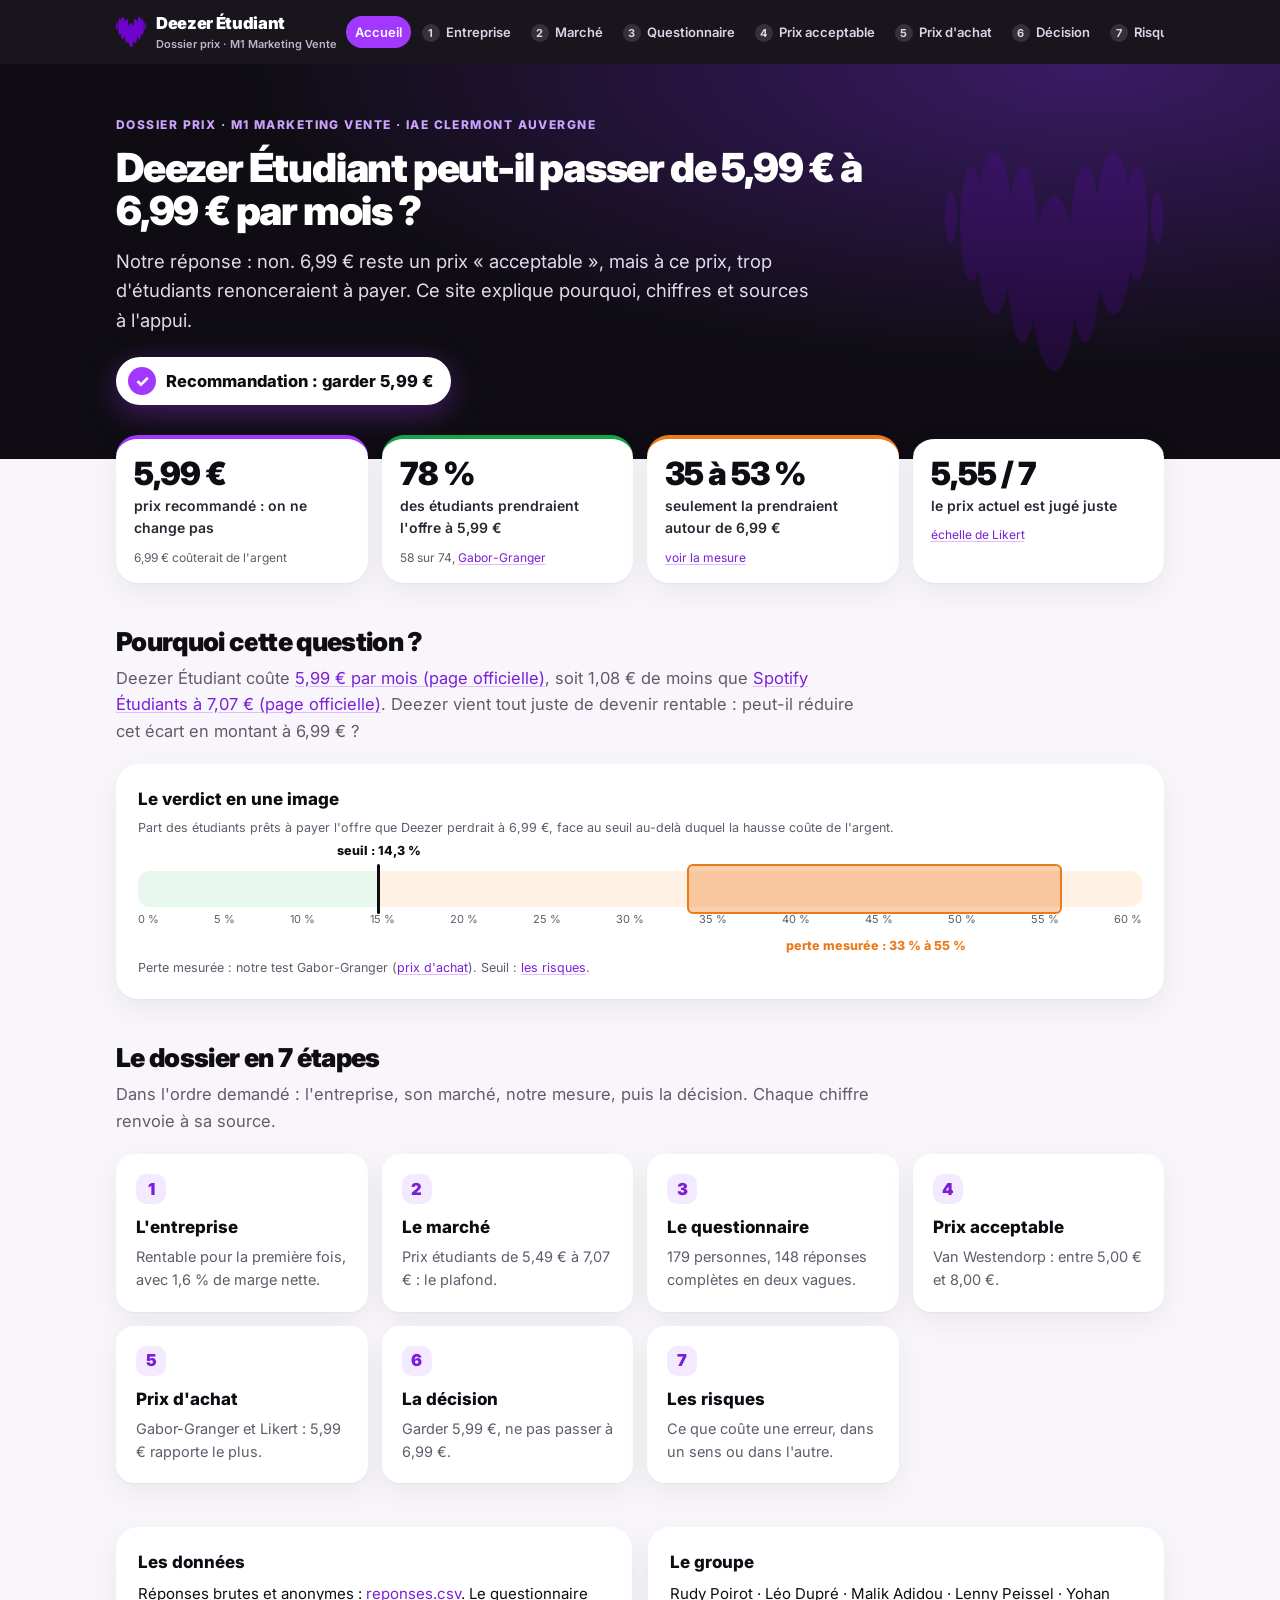
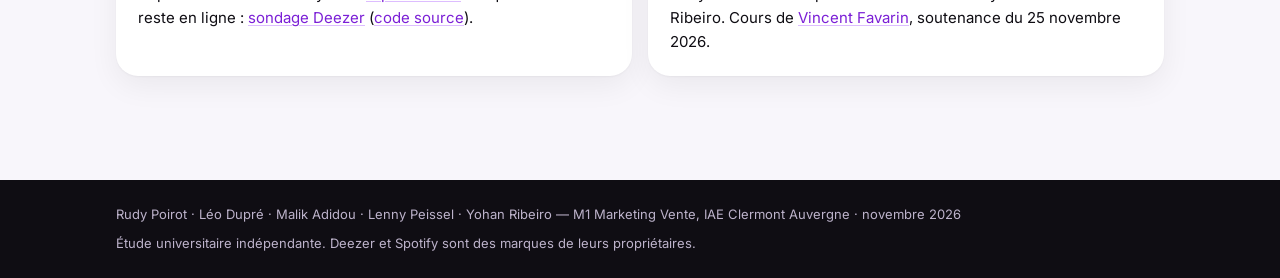
==== commit dee239db: "Vague 2 : Gabor-Granger, Likert, nouvelle decision (garder 5,99)" ====
--- a/index.html
+++ b/index.html
@@ -7,43 +7,44 @@
 <link rel="icon" href="img/deezer-coeur.png">
 <link rel="preconnect" href="https://fonts.googleapis.com"><link rel="preconnect" href="https://fonts.gstatic.com" crossorigin>
 <link href="https://fonts.googleapis.com/css2?family=Inter:wght@400;600;700;800;900&display=swap" rel="stylesheet">
-<link rel="stylesheet" href="style.css">
+<link rel="stylesheet" href="style.css?v=4">
 </head>
 <body>
 <header class="top"><div class="in">
   <a class="brand" href="index.html"><img src="img/deezer-coeur.png" alt=""><span>Deezer Étudiant<small>Dossier prix · M1 Marketing Vente</small></span></a>
-  <nav aria-label="Pages du dossier"><a href="index.html" aria-current="page">Accueil</a><a href="entreprise.html"><b>1</b>L'entreprise</a><a href="marche.html"><b>2</b>Le marché</a><a href="questionnaire.html"><b>3</b>Le questionnaire</a><a href="resultats.html"><b>4</b>Les résultats</a><a href="decision.html"><b>5</b>La décision</a><a href="risques.html"><b>6</b>Les risques</a></nav>
+  <nav aria-label="Pages du dossier"><a href="index.html" aria-current="page">Accueil</a><a href="entreprise.html"><b>1</b>Entreprise</a><a href="marche.html"><b>2</b>Marché</a><a href="questionnaire.html"><b>3</b>Questionnaire</a><a href="resultats.html"><b>4</b>Prix acceptable</a><a href="achat.html"><b>5</b>Prix d'achat</a><a href="decision.html"><b>6</b>Décision</a><a href="risques.html"><b>7</b>Risques</a></nav>
 </div></header>
 <div class="hero"><div class="in">
   <img class="heart" src="img/deezer-coeur.png" alt="">
   <p class="eyebrow">Dossier prix · M1 Marketing Vente · IAE Clermont Auvergne</p>
   <h1>Deezer Étudiant peut-il passer de 5,99 € à 6,99 € par mois ?</h1>
-  <p class="lead">Notre réponse : oui, à condition d'appliquer la hausse en deux temps. Ce site explique pourquoi, chiffres et sources à l'appui.</p>
-  <span class="pill"><i>✓</i>Recommandation : 6,99 € par mois</span>
+  <p class="lead">Notre réponse : non. 6,99 € reste un prix « acceptable », mais à ce prix, trop d'étudiants renonceraient à payer. Ce site explique pourquoi, chiffres et sources à l'appui.</p>
+  <span class="pill"><i>✓</i>Recommandation : garder 5,99 €</span>
 </div></div>
 <main>
-<div class="stats"><div class="stat "><div class="v ">6,99 €</div><div class="l">prix recommandé (au lieu de 5,99 €)</div><div class="s">sous Spotify (7,07 €)</div></div><div class="stat g"><div class="v ">4,8 %</div><div class="l">des étudiants trouvent 6,99 € trop cher</div><div class="s">3 sur 62, <a href="donnees/reponses.csv">notre questionnaire</a></div></div><div class="stat o"><div class="v ">14,3 %</div><div class="l">de pertes supportables avant de perdre de l'argent</div><div class="s"><a href="risques.html">voir le calcul</a></div></div><div class="stat k"><div class="v ">+0,34 M€</div><div class="l">par an pour Deezer (scénario prévu)</div><div class="s"><a href="risques.html">hypothèse : 200 000 abonnés</a></div></div></div>
+<div class="stats"><div class="stat "><div class="v ">5,99 €</div><div class="l">prix recommandé : on ne change pas</div><div class="s">6,99 € coûterait de l'argent</div></div><div class="stat g"><div class="v ">78 %</div><div class="l">des étudiants prendraient l'offre à 5,99 €</div><div class="s">58 sur 74, <a href="donnees/reponses.csv">Gabor-Granger</a></div></div><div class="stat o"><div class="v ">35 à 53 %</div><div class="l">seulement la prendraient autour de 6,99 €</div><div class="s"><a href="achat.html">voir la mesure</a></div></div><div class="stat k"><div class="v ">5,55 / 7</div><div class="l">le prix actuel est jugé juste</div><div class="s"><a href="achat.html">échelle de Likert</a></div></div></div>
 
 <section>
   <h2>Pourquoi cette question ?</h2>
-  <p class="intro">Deezer Étudiant coûte <a href="https://www.deezer.com/fr/offers/student" target="_blank" rel="noopener" title="Consultée le 23/11/2026">5,99 € par mois (page officielle)</a>, soit 1,08 € de moins que <a href="https://www.spotify.com/fr/premium/" target="_blank" rel="noopener" title="Consultée le 23/11/2026">Spotify Étudiants à 7,07 € (page officielle)</a>. Deezer vient tout juste de devenir rentable : peut-il réduire cet écart sans faire fuir les étudiants ?</p>
+  <p class="intro">Deezer Étudiant coûte <a href="https://www.deezer.com/fr/offers/student" target="_blank" rel="noopener" title="Consultée le 23/11/2026">5,99 € par mois (page officielle)</a>, soit 1,08 € de moins que <a href="https://www.spotify.com/fr/premium/" target="_blank" rel="noopener" title="Consultée le 23/11/2026">Spotify Étudiants à 7,07 € (page officielle)</a>. Deezer vient tout juste de devenir rentable : peut-il réduire cet écart en montant à 6,99 € ?</p>
   <div class="card">
     <h3>Le verdict en une image</h3>
-    <p class="src" style="margin:0 0 4px">Part des abonnés Étudiant que Deezer perdrait à 6,99 €, face au seuil au-delà duquel la hausse coûte de l'argent.</p>
-    <div class="gauge" style="--seuil:57.20%"><div class="mk g-ok g-top" style="left:19.20%"><em>prévu : 4,8 %</em></div><div class="mk  g-bot" style="left:57.20%"><em>seuil : 14,3 %</em></div><div class="mk g-bad g-top" style="left:90.40%"><em>pire cas : 22,6 %</em></div><div class="scale"><span>0 %</span><span>5 %</span><span>10 %</span><span>15 %</span><span>20 %</span><span>25 %</span></div></div>
-    <p class="src">Prévu : part des répondants qui trouvent 6,99 € trop cher (<a href="resultats.html">les résultats</a>). Seuil : <a href="risques.html">les risques</a>. Pire cas : tous ceux qui trouvent 6,99 € « cher » partent.</p>
+    <p class="src" style="margin:0 0 4px">Part des étudiants prêts à payer l'offre que Deezer perdrait à 6,99 €, face au seuil au-delà duquel la hausse coûte de l'argent.</p>
+    <div class="gauge" style="--seuil:23.83%"><div class="mk  g-top" style="left:23.83%"><em>seuil : 14,3 %</em></div><div style="position:absolute;left:54.67%;width:37.33%;top:-7px;bottom:-7px;border-radius:6px;background:rgba(234,122,26,.35);border:2px solid var(--orange)"></div><div class="mk g-bad g-bot" style="left:73.33%;background:transparent"><em>perte mesurée : 33 % à 55 %</em></div><div class="scale"><span>0 %</span><span>5 %</span><span>10 %</span><span>15 %</span><span>20 %</span><span>25 %</span><span>30 %</span><span>35 %</span><span>40 %</span><span>45 %</span><span>50 %</span><span>55 %</span><span>60 %</span></div></div>
+    <p class="src">Perte mesurée : notre test Gabor-Granger (<a href="achat.html">prix d'achat</a>). Seuil : <a href="risques.html">les risques</a>.</p>
   </div>
 </section>
 <section>
-  <h2>Le dossier en 6 étapes</h2>
+  <h2>Le dossier en 7 étapes</h2>
   <p class="intro">Dans l'ordre demandé : l'entreprise, son marché, notre mesure, puis la décision. Chaque chiffre renvoie à sa source.</p>
   <div class="path">
     <a href="entreprise.html"><span class="n">1</span><h3>L'entreprise</h3><p>Rentable pour la première fois, avec 1,6 % de marge nette.</p></a>
-    <a href="marche.html"><span class="n">2</span><h3>Le marché</h3><p>Les prix étudiants vont de 5,49 € à 7,07 € : le plafond.</p></a>
-    <a href="questionnaire.html"><span class="n">3</span><h3>Le questionnaire</h3><p>93 personnes interrogées, 62 réponses analysées.</p></a>
-    <a href="resultats.html"><span class="n">4</span><h3>Les résultats</h3><p>Prix acceptable entre 5,00 € et 7,99 €.</p></a>
-    <a href="decision.html"><span class="n">5</span><h3>La décision</h3><p>6,99 €, appliqué en deux temps.</p></a>
-    <a href="risques.html"><span class="n">6</span><h3>Les risques</h3><p>À quel moment le scénario lâche.</p></a>
+    <a href="marche.html"><span class="n">2</span><h3>Le marché</h3><p>Prix étudiants de 5,49 € à 7,07 € : le plafond.</p></a>
+    <a href="questionnaire.html"><span class="n">3</span><h3>Le questionnaire</h3><p>179 personnes, 148 réponses complètes en deux vagues.</p></a>
+    <a href="resultats.html"><span class="n">4</span><h3>Prix acceptable</h3><p>Van Westendorp : entre 5,00 € et 8,00 €.</p></a>
+    <a href="achat.html"><span class="n">5</span><h3>Prix d'achat</h3><p>Gabor-Granger et Likert : 5,99 € rapporte le plus.</p></a>
+    <a href="decision.html"><span class="n">6</span><h3>La décision</h3><p>Garder 5,99 €, ne pas passer à 6,99 €.</p></a>
+    <a href="risques.html"><span class="n">7</span><h3>Les risques</h3><p>Ce que coûte une erreur, dans un sens ou dans l'autre.</p></a>
   </div>
 </section>
 <section>
--- a/style.css
+++ b/style.css
@@ -27,7 +27,7 @@
 nav a:hover{background:rgba(255,255,255,.08)}
 nav a[aria-current]{background:var(--purple);color:#fff}
 nav a[aria-current] b{background:rgba(255,255,255,.25)}
-@media (max-width:1180px){.brand small{display:none}}
+@media (max-width:1260px){.brand small{display:none}}
 @media (max-width:920px){.top .in{flex-wrap:wrap;gap:8px}nav{width:100%;margin-left:0}}
 
 /* ---------- Bandeau de page ---------- */
@@ -201,3 +201,23 @@
 footer{background:var(--ink);color:#BDB3CB;font-size:13px}
 footer .in{max-width:1080px;margin:0 auto;padding:24px 16px;display:flex;flex-wrap:wrap;gap:8px 24px;justify-content:space-between}
 footer a{color:#E2C6FF}
+
+/* Gabor-Granger : barres verticales */
+.vbars{display:grid;grid-template-columns:repeat(7,1fr);gap:10px;align-items:end;height:230px;margin:10px 0 0;padding-top:24px}
+.vbar{display:flex;flex-direction:column;align-items:center;justify-content:flex-end;height:100%;position:relative}
+.vbar .col{width:100%;max-width:64px;border-radius:10px 10px 4px 4px;background:#D9CCE8;position:relative}
+.vbar .col b{position:absolute;top:-22px;left:50%;transform:translateX(-50%);font-size:13px;font-weight:900;white-space:nowrap}
+.vbar.best .col{background:linear-gradient(180deg,#C77DFF,var(--purple))}
+.vbar.test .col{background:repeating-linear-gradient(45deg,#F6C99E,#F6C99E 6px,#FBE3CC 6px,#FBE3CC 12px)}
+.vlabels{display:grid;grid-template-columns:repeat(7,1fr);gap:10px;margin-top:8px;text-align:center;font-size:12.5px;font-weight:700}
+.vlabels span small{display:block;font-weight:600;color:var(--muted);font-size:11.5px}
+@media (max-width:560px){.vbars,.vlabels{gap:4px}.vbar .col b{font-size:11px}.vlabels{font-size:11px}}
+/* Likert : barres empilées 1 à 7 */
+.lk{display:grid;gap:12px}
+.lk-row{display:grid;grid-template-columns:minmax(160px,1.1fr) 2fr 54px;gap:12px;align-items:center;font-size:14px}
+.lk-bar{display:flex;height:22px;border-radius:7px;overflow:hidden;background:#EEE8F5}
+.lk-bar i{display:block;height:100%}
+.lk-row .m{font-weight:900;text-align:right}
+.lk-keys{display:flex;gap:4px;align-items:center;font-size:11.5px;color:var(--muted);margin-top:8px;flex-wrap:wrap}
+.lk-keys i{display:inline-block;width:14px;height:10px;border-radius:3px}
+@media (max-width:640px){.lk-row{grid-template-columns:1fr 54px}.lk-row .lk-bar{grid-column:1/-1;grid-row:2}}
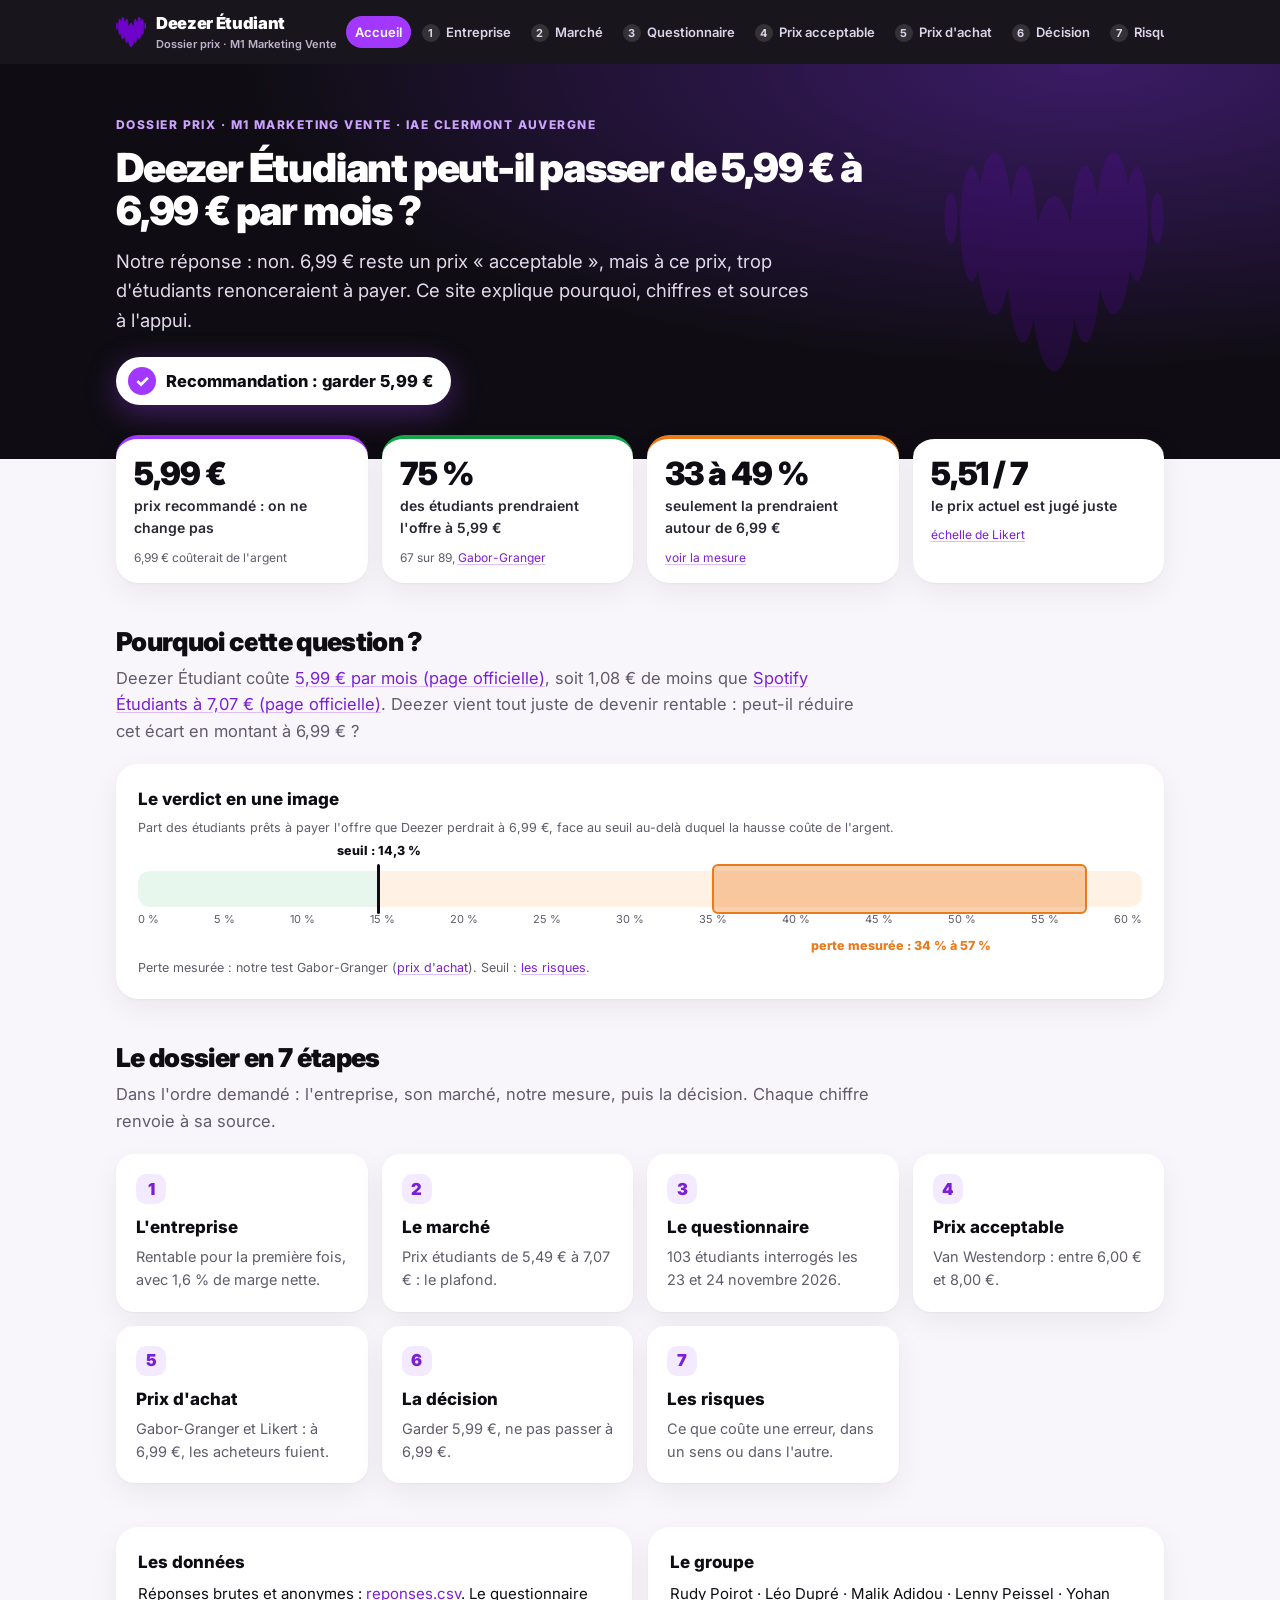
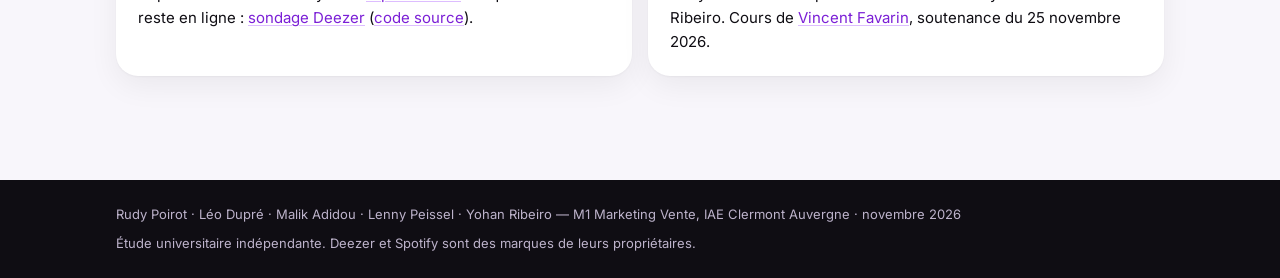
==== commit e8e044ff: "Analyse sur les seules reponses du 23-24/11 (103 reponses)" ====
--- a/index.html
+++ b/index.html
@@ -22,7 +22,7 @@
   <span class="pill"><i>✓</i>Recommandation : garder 5,99 €</span>
 </div></div>
 <main>
-<div class="stats"><div class="stat "><div class="v ">5,99 €</div><div class="l">prix recommandé : on ne change pas</div><div class="s">6,99 € coûterait de l'argent</div></div><div class="stat g"><div class="v ">78 %</div><div class="l">des étudiants prendraient l'offre à 5,99 €</div><div class="s">58 sur 74, <a href="donnees/reponses.csv">Gabor-Granger</a></div></div><div class="stat o"><div class="v ">35 à 53 %</div><div class="l">seulement la prendraient autour de 6,99 €</div><div class="s"><a href="achat.html">voir la mesure</a></div></div><div class="stat k"><div class="v ">5,55 / 7</div><div class="l">le prix actuel est jugé juste</div><div class="s"><a href="achat.html">échelle de Likert</a></div></div></div>
+<div class="stats"><div class="stat "><div class="v ">5,99 €</div><div class="l">prix recommandé : on ne change pas</div><div class="s">6,99 € coûterait de l'argent</div></div><div class="stat g"><div class="v ">75 %</div><div class="l">des étudiants prendraient l'offre à 5,99 €</div><div class="s">67 sur 89, <a href="donnees/reponses.csv">Gabor-Granger</a></div></div><div class="stat o"><div class="v ">33 à 49 %</div><div class="l">seulement la prendraient autour de 6,99 €</div><div class="s"><a href="achat.html">voir la mesure</a></div></div><div class="stat k"><div class="v ">5,51 / 7</div><div class="l">le prix actuel est jugé juste</div><div class="s"><a href="achat.html">échelle de Likert</a></div></div></div>
 
 <section>
   <h2>Pourquoi cette question ?</h2>
@@ -30,7 +30,7 @@
   <div class="card">
     <h3>Le verdict en une image</h3>
     <p class="src" style="margin:0 0 4px">Part des étudiants prêts à payer l'offre que Deezer perdrait à 6,99 €, face au seuil au-delà duquel la hausse coûte de l'argent.</p>
-    <div class="gauge" style="--seuil:23.83%"><div class="mk  g-top" style="left:23.83%"><em>seuil : 14,3 %</em></div><div style="position:absolute;left:54.67%;width:37.33%;top:-7px;bottom:-7px;border-radius:6px;background:rgba(234,122,26,.35);border:2px solid var(--orange)"></div><div class="mk g-bad g-bot" style="left:73.33%;background:transparent"><em>perte mesurée : 33 % à 55 %</em></div><div class="scale"><span>0 %</span><span>5 %</span><span>10 %</span><span>15 %</span><span>20 %</span><span>25 %</span><span>30 %</span><span>35 %</span><span>40 %</span><span>45 %</span><span>50 %</span><span>55 %</span><span>60 %</span></div></div>
+    <div class="gauge" style="--seuil:23.83%"><div class="mk  g-top" style="left:23.83%"><em>seuil : 14,3 %</em></div><div style="position:absolute;left:57.17%;width:37.33%;top:-7px;bottom:-7px;border-radius:6px;background:rgba(234,122,26,.35);border:2px solid var(--orange)"></div><div class="mk g-bad g-bot" style="left:75.83%;background:transparent"><em>perte mesurée : 34 % à 57 %</em></div><div class="scale"><span>0 %</span><span>5 %</span><span>10 %</span><span>15 %</span><span>20 %</span><span>25 %</span><span>30 %</span><span>35 %</span><span>40 %</span><span>45 %</span><span>50 %</span><span>55 %</span><span>60 %</span></div></div>
     <p class="src">Perte mesurée : notre test Gabor-Granger (<a href="achat.html">prix d'achat</a>). Seuil : <a href="risques.html">les risques</a>.</p>
   </div>
 </section>
@@ -40,9 +40,9 @@
   <div class="path">
     <a href="entreprise.html"><span class="n">1</span><h3>L'entreprise</h3><p>Rentable pour la première fois, avec 1,6 % de marge nette.</p></a>
     <a href="marche.html"><span class="n">2</span><h3>Le marché</h3><p>Prix étudiants de 5,49 € à 7,07 € : le plafond.</p></a>
-    <a href="questionnaire.html"><span class="n">3</span><h3>Le questionnaire</h3><p>179 personnes, 148 réponses complètes en deux vagues.</p></a>
-    <a href="resultats.html"><span class="n">4</span><h3>Prix acceptable</h3><p>Van Westendorp : entre 5,00 € et 8,00 €.</p></a>
-    <a href="achat.html"><span class="n">5</span><h3>Prix d'achat</h3><p>Gabor-Granger et Likert : 5,99 € rapporte le plus.</p></a>
+    <a href="questionnaire.html"><span class="n">3</span><h3>Le questionnaire</h3><p>103 étudiants interrogés les 23 et 24 novembre 2026.</p></a>
+    <a href="resultats.html"><span class="n">4</span><h3>Prix acceptable</h3><p>Van Westendorp : entre 6,00 € et 8,00 €.</p></a>
+    <a href="achat.html"><span class="n">5</span><h3>Prix d'achat</h3><p>Gabor-Granger et Likert : à 6,99 €, les acheteurs fuient.</p></a>
     <a href="decision.html"><span class="n">6</span><h3>La décision</h3><p>Garder 5,99 €, ne pas passer à 6,99 €.</p></a>
     <a href="risques.html"><span class="n">7</span><h3>Les risques</h3><p>Ce que coûte une erreur, dans un sens ou dans l'autre.</p></a>
   </div>
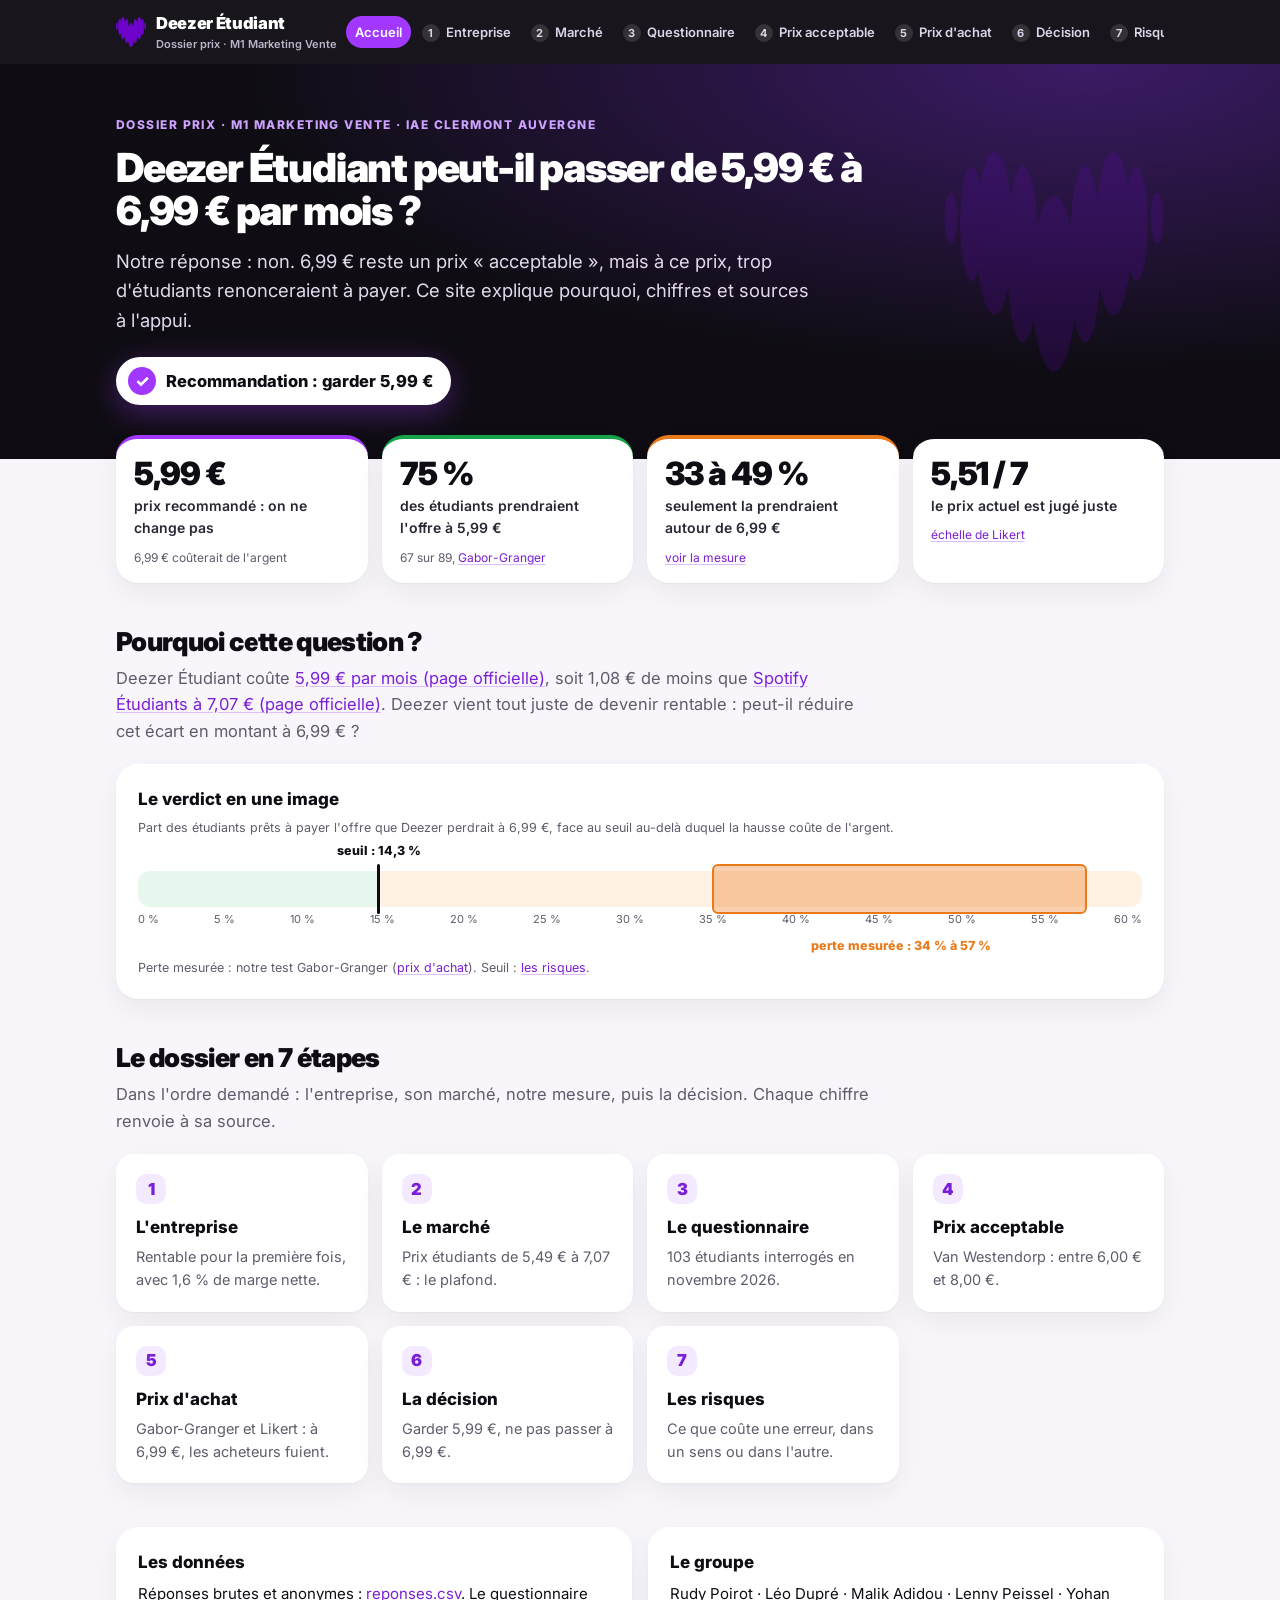
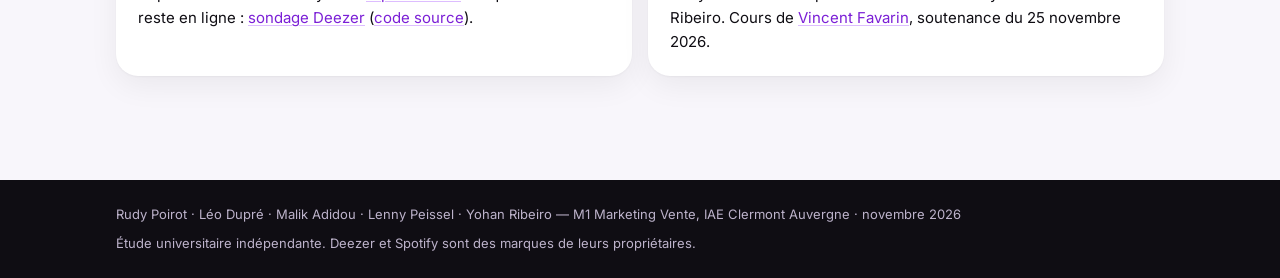
==== commit 9986f1a9: "Accueil : date de collecte au mois Updated the description of the questionnaire section to remove sp" ====
--- a/index.html
+++ b/index.html
@@ -7,7 +7,7 @@
 <link rel="icon" href="img/deezer-coeur.png">
 <link rel="preconnect" href="https://fonts.googleapis.com"><link rel="preconnect" href="https://fonts.gstatic.com" crossorigin>
 <link href="https://fonts.googleapis.com/css2?family=Inter:wght@400;600;700;800;900&display=swap" rel="stylesheet">
-<link rel="stylesheet" href="style.css?v=4">
+<link rel="stylesheet" href="style.css?v=5">
 </head>
 <body>
 <header class="top"><div class="in">
@@ -40,7 +40,7 @@
   <div class="path">
     <a href="entreprise.html"><span class="n">1</span><h3>L'entreprise</h3><p>Rentable pour la première fois, avec 1,6 % de marge nette.</p></a>
     <a href="marche.html"><span class="n">2</span><h3>Le marché</h3><p>Prix étudiants de 5,49 € à 7,07 € : le plafond.</p></a>
-    <a href="questionnaire.html"><span class="n">3</span><h3>Le questionnaire</h3><p>103 étudiants interrogés les 23 et 24 novembre 2026.</p></a>
+    <a href="questionnaire.html"><span class="n">3</span><h3>Le questionnaire</h3><p>103 étudiants interrogés en novembre 2026.</p></a>
     <a href="resultats.html"><span class="n">4</span><h3>Prix acceptable</h3><p>Van Westendorp : entre 6,00 € et 8,00 €.</p></a>
     <a href="achat.html"><span class="n">5</span><h3>Prix d'achat</h3><p>Gabor-Granger et Likert : à 6,99 €, les acheteurs fuient.</p></a>
     <a href="decision.html"><span class="n">6</span><h3>La décision</h3><p>Garder 5,99 €, ne pas passer à 6,99 €.</p></a>
--- a/style.css
+++ b/style.css
@@ -221,3 +221,22 @@
 .lk-keys{display:flex;gap:4px;align-items:center;font-size:11.5px;color:var(--muted);margin-top:8px;flex-wrap:wrap}
 .lk-keys i{display:inline-block;width:14px;height:10px;border-radius:3px}
 @media (max-width:640px){.lk-row{grid-template-columns:1fr 54px}.lk-row .lk-bar{grid-column:1/-1;grid-row:2}}
+
+/* Offres Deezer */
+.plans{display:grid;grid-template-columns:repeat(auto-fit,minmax(185px,1fr));gap:14px}
+.plan{background:var(--card);border-radius:var(--r);padding:20px 18px;box-shadow:var(--shadow);display:flex;flex-direction:column;border:2px solid transparent;position:relative}
+.plan.hot{border-color:var(--purple)}
+.plan.hot::after{content:"Notre sujet";position:absolute;top:-12px;left:16px;background:var(--purple);color:#fff;font-size:12px;font-weight:800;padding:3px 10px;border-radius:999px}
+.plan h3{font-size:13px;letter-spacing:.1em;text-transform:uppercase;color:var(--purple-dark);margin:0 0 6px}
+.plan .pr{font-size:34px;font-weight:900;letter-spacing:-.03em;line-height:1}
+.plan .pr small{font-size:14px;font-weight:700;color:var(--muted);letter-spacing:0}
+.plan .yr{font-size:13px;color:var(--muted);margin:6px 0 10px;min-height:18px}
+.plan ul{list-style:none;margin:0;padding:0;font-size:14px;display:grid;gap:6px}
+.plan li{display:flex;gap:8px;align-items:flex-start}
+.plan li::before{content:"✓";color:var(--green);font-weight:900}
+.plan li.no{color:var(--muted)} .plan li.no::before{content:"✕";color:#C4BBCF}
+.feat{display:grid;grid-template-columns:repeat(auto-fit,minmax(200px,1fr));gap:12px}
+.feat div{background:var(--card);border-radius:16px;padding:14px 16px;box-shadow:var(--shadow);font-size:14px}
+.feat b{display:block;font-size:15px;margin-bottom:2px}
+.embed{border-radius:16px;overflow:hidden;box-shadow:var(--shadow);background:#fff}
+.embed iframe{display:block;width:100%;height:380px;border:0}
